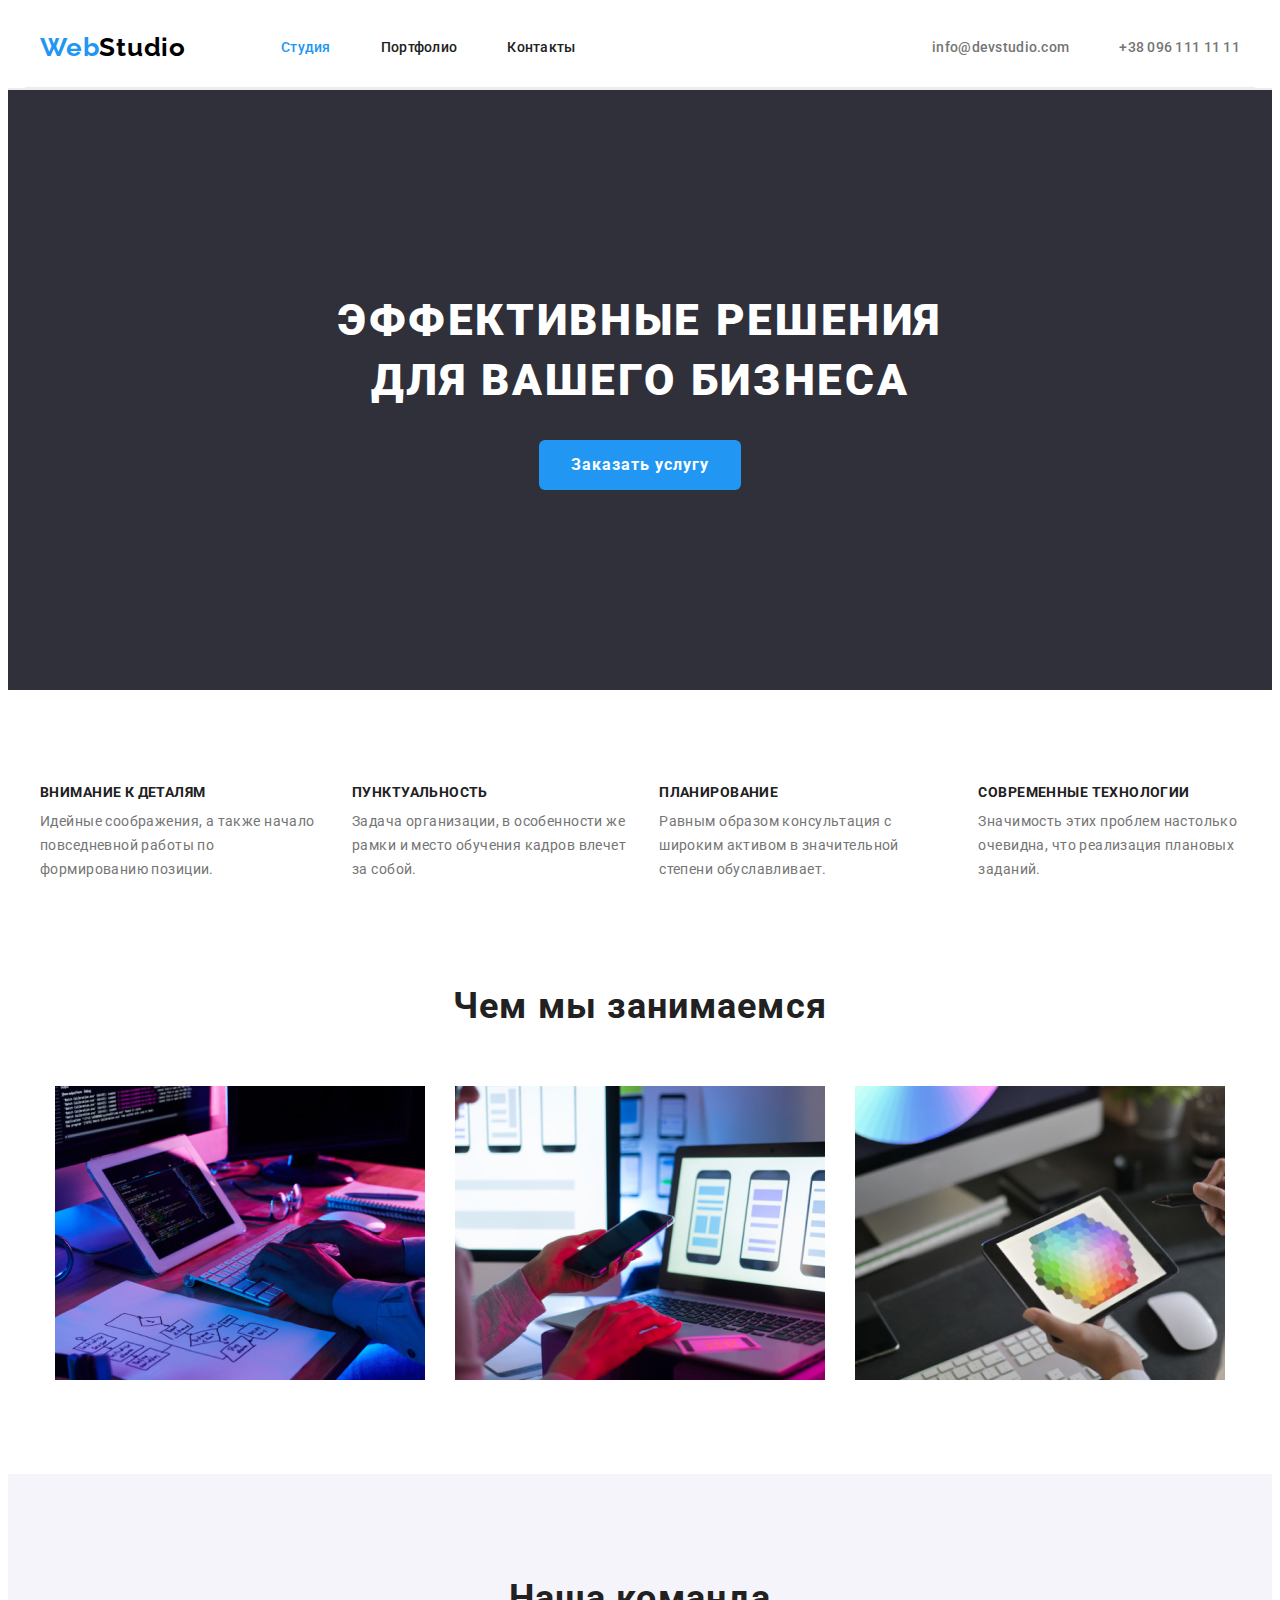
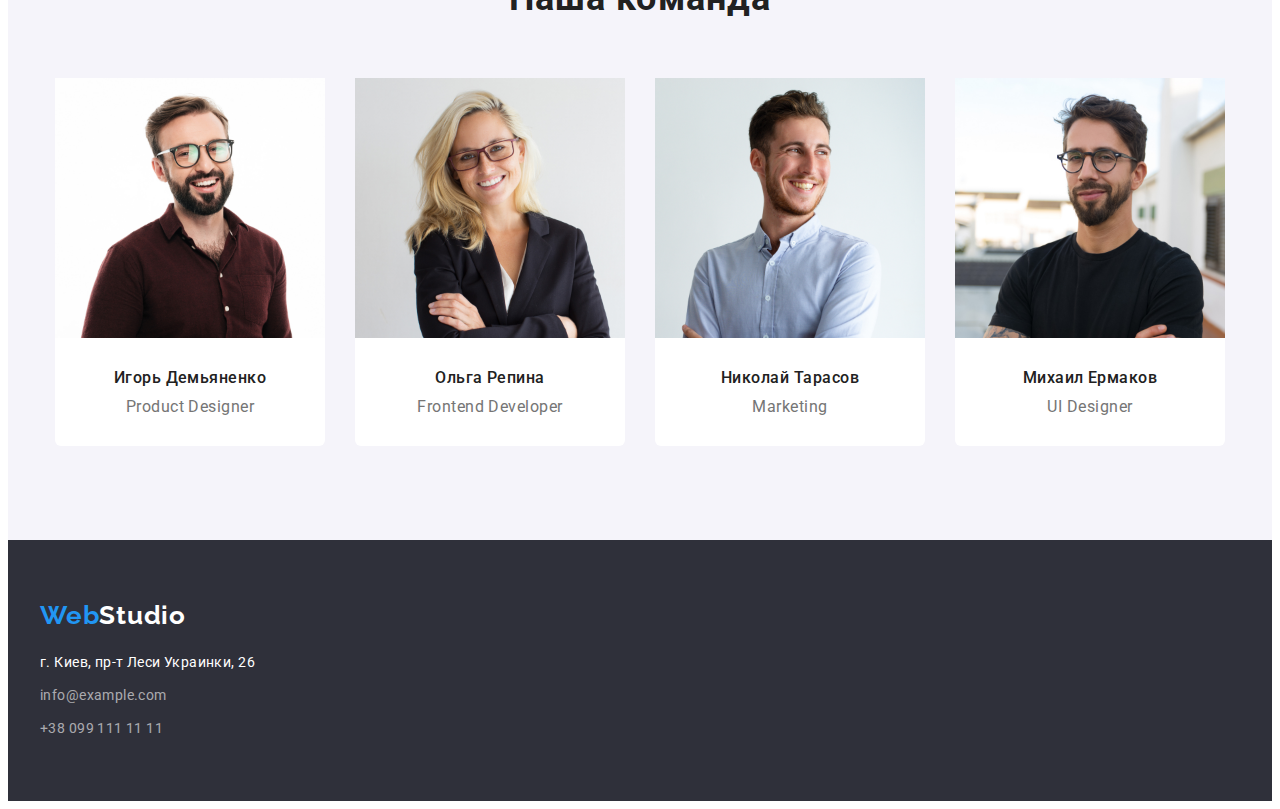
==== index.html @ 14af2e65 "Копирует файлы с дз№3" ====
<!DOCTYPE html>
<html lang="ru">
<head>
    <meta charset="UTF-8">
    <meta name="viewport" content="width=device-width, initial-scale=1.0">
    <link rel="stylesheet" href="https://cdnjs.cloudflare.com/ajax/libs/modern-normalize/1.0.0/modern-normalize.min.css" integrity="sha512-ISS7cAi1PEhQ8jnbJpJZMd29NlhNj4AWYyLOSp2CE/CsHxTCu+r+t0D2yoJudVrd0/8fTVPUVDzY5Tvli75u/g==" crossorigin="anonymous" />
    <link rel="stylesheet" href="./css/styles.css">
    <link rel="preconnect" href="https://fonts.gstatic.com">
    <link href="https://fonts.googleapis.com/css2?family=Raleway:wght@700&family=Roboto:ital,wght@0,400;0,500;0,700;1,900&display=swap" rel="stylesheet">
    <title lang="en">Web studio</title>
</head>
<body>
    <!-- Шапка сайта -->
        <header class="header">
           <div class="header container"> <nav class="navigation"> 
            <a href="./" aria-label="логотип сайта" class="logo-link"><span lang="en" class="logo-text">Web</span><span lang="en" class="">Studio</span></a>
            <ul class="nav-list">
                <li class="nav-list-item"><a href="" class="nav-link"><span class="current">Студия</span></a></li>
                <li class="nav-list-item"><a href="./portfolio.html" class="nav-link"><span>Портфолио</span></a></li>
                <li class="nav-list-item"><a href="" class="nav-link"><span>Контакты</span></a></li>
             </ul>                            
    </nav>
    <ul class="nav-list adress">  
        <li class="nav-list-item"><a href="mailto:info@devstudio.com" lang="en" class="nav-tel"><span>info@devstudio.com</span></a></li>
        <li class="nav-list-item"><a href="tel:+380961111111" class="nav-tel"><span class="telephone">+38 096 111 11 11</span></a></li>
    </ul></div>
        </header>  
    <!-- Главная секция -->
    <main>
        <!-- Герой -->
        <section class="hero">
            <h1 class="hero-title">Эффективные решения для вашего бизнеса</h1>
            <button type="button" class="hero-button">Заказать услугу</button>
        </section>
        <!-- Преимущества -->
        <section class="advanteges container">
            <h2 class="section-title" lang="en" hidden>Advanteges</h2>
            <ul class="advanteges-list">
                <li class="advanteges-list-item">
                    <h3 class="advanteges-title">Внимание к деталям</h3>
                    <p class="advanteges-text">Идейные соображения, а также начало повседневной работы по формированию позиции.</p>
                </li>
                <li class="advanteges-list-item">
                    <h3 class="advanteges-title">Пунктуальность</h3>
                    <p class="advanteges-text">Задача организации, в особенности же рамки и место обучения кадров влечет за собой.</p>
                </li>
                <li class="advanteges-list-item">
                    <h3 class="advanteges-title">Планирование</h3>
                    <p class="advanteges-text">Равным образом консультация с широким активом в значительной степени обуславливает.</p>
                </li>
                <li class="advanteges-list-item">
                    <h3 class="advanteges-title">Современные технологии</h3>
                    <p class="advanteges-text">Значимость этих проблем настолько очевидна, что реализация плановых заданий.</p>
                </li>
            </ul>
        </section>
        <!-- what we do -->
        <section class="whatwedo container">
            <h2 class="section-title">Чем мы занимаемся</h2>
            <ul class="whatwedo-list">
                <li class="whatwedo-list-item"><img src="./images/whatwedo/whatwedo1.jpg" alt="разработчик за работой" width="370" height="294">
                </li>
                <li class="whatwedo-list-item"><img src="./images/whatwedo/whatwedo2.jpg" alt="разработчик за работой" width="370" height="294">
                </li>
                <li class="whatwedo-list-item"><img src="./images/whatwedo/whatwedo3.jpg" alt="разработчик за работой" width="370" height="294">
                </li>
            </ul>
            </section>
        <!-- our team -->
             <section class="ourteam-section">
                 <div class="ourteam container">
                    <h2 class="section-title">Наша команда</h2>
                    <ul class="ourteam-list">    
                        <li class="ourteam-list-item">
                            <img src="./images/ourteam/ourteam1.jpg" alt="член команды" width="270" height="260" >
                                <h3 class="ourteam-member-name">Игорь Демьяненко</h3>
                                <p class="ourteam-member-position" lang="en">Product Designer</p>
                            </li>
                        <li class="ourteam-list-item">
                            <img src="./images/ourteam/ourteam2.jpg" alt="член команды" width="270" height="260">
                            <h3 class="ourteam-member-name">Ольга Репина</h3>
                            <p class="ourteam-member-position" lang="en">Frontend Developer</p>
                        </li>
                        <li class="ourteam-list-item">
                            <img src="./images/ourteam/ourteam3.jpg" alt="член команды" width="270" height="260">
                            <h3 class="ourteam-member-name">Николай Тарасов</h3>
                            <p class="ourteam-member-position" lang="en">Marketing</p>
                        </li>
                        <li class="ourteam-list-item">
                            <img src="./images/ourteam/ourteam4.jpg" alt="член команды" width="270" height="260">
                            <h3 class="ourteam-member-name">Михаил Ермаков</h3>
                            <p class="ourteam-member-position" lang="en">UI Designer</p>
                        </li>
                    </ul>
                 </div>
        </section>
    </main>
    <footer class="footer">
        <div class="footer, container">
            <a href="./" aria-label="логотип сайта" class="logo-link"><span lang="en" class="logo-text">Web</span><span lang="en" class="text-dark-theme">Studio</span></a>
         <address >
<ul class="contacts-list">
    <li class="contacts-list-item"><a class="adress-link" href="https://goo.gl/maps/L1ehJg4MQSeb4s4E7" target="_blank" rel="noreferrer noopener">г. Киев, пр-т Леси Украинки, 26</a></li>
    <li class="contacts-list-item"><a class="mail-link" href="mailto:info@example.com">info@example.com</a></li>
    <li class="contacts-list-item"><a class="tel-link" href="tel:+380991111111">+38 099 111 11 11</a></li>
</ul>
</address>
        </div>
    </footer>
</body>
</html>
---- css/styles.css ----
/*============================PROPETIES FOR ALL PAGES================*/

:root {
    --accent-color: #2196F3;
}
body{
    text-decoration-color: black;
}
h1,
h2,
h3,
h4,
h5,
h6{
    margin: 0;
}
p{margin: 0;}
a{text-decoration: none; color: black;}
ul,
ol{margin: 0;
    padding: 0;
    list-style: none;}
img{display: block;}

/*================================HEADER SECTION==================*/
.adress{margin-left: auto;}
.logo-link{
font-family: Raleway;
font-weight: bold;
font-size: 26px;
line-height: 1.192;
letter-spacing: 0.03em;
margin-right: 95px;
}
.container{
    max-width: 1200px;
    margin: 0 auto;
    padding-right: 15px;
    padding-left: 15px;
}

.header,
.navigation,
.nav-list
{display: flex;
align-items: center;
flex-basis: 1200px;}
.nav-list-item:not(:last-child){margin-right: 50px}
.header{height: 80px;
border-bottom: 2px solid #ECECEC;}
.nav-list.adress{
    flex-basis: content;
justify-content: flex-end;
}
.telephone{
    display: block;
    width: max-content;
    height: max-content;
}
.current,
.logo-text,
.nav-link:focus, 
.nav-link:hover,
.nav-tel:focus,
.nav-tel:hover
{
    color: var(--accent-color);
}

.nav-link {
font-family: Roboto;
font-weight: 500;
font-size: 14px;
line-height: 1.143;
letter-spacing: 0.02em;
color: #212121;
}

.nav-tel{
font-family: Roboto;
font-weight: 500;
font-size: 14px;
line-height: 1.143x;
letter-spacing: 0.02em;
color: #757575;
}
/*================================HEADER SECTION END==================*/


/*=============MAIN SECTION========*/
.hero{
    background-color: #2F303A;
    display: flex;
    flex-direction: column;
    padding-top: 200px;
    padding-bottom: 200px;
    align-content: center;
    align-items: center;
    max-height: 600px; 
    max-width: 1600px;
    margin: 0 auto;
}

.hero-title {
font-family: Roboto;
font-weight: 900;
font-size: 44px;
line-height: 1.364;
text-align: center;
letter-spacing: 0.06em;
text-transform: uppercase;
color: #FFFFFF;
max-width: 696px;
margin-bottom: 30px;  
}

.hero-button{
background-color: var(--accent-color) ;
font-family: Roboto;
font-style: normal;
font-weight: bold;
font-size: 16px;
line-height: 1.875;
align-items: center;
text-align: center;
letter-spacing: 0.06em;
color: #FFFFFF;
border: none;
border-radius: 6px;
padding-top: 10px;
padding-bottom: 10px;
padding-left: 32px;
padding-right: 32px;
min-width: 200px;
cursor: pointer;
}
/*=============END MAIN SECTION========*/

/*=============ADVANTEGES SECTION========*/
.advanteges.container{
    margin-top: 94px;
}
.advanteges-list{
    display: flex;
}
.advanteges.section-title{display: none;
}
.advanteges-list-item:not(:last-child){margin-right: 30px}
.advanteges-title{
font-family: Roboto;
font-weight: bold;
font-size: 14px;
line-height: 1.143;
letter-spacing: 0.03em;
text-transform: uppercase;
color: #212121;
margin-bottom: 10px;
}

.advanteges-text {
font-family: Roboto;
font-size: 14px;
line-height: 1.714;
letter-spacing: 0.03em;
color: #757575;
}
/*=============END ADVANTEGES SECTION========*/


/*=============WHATWEDO SECTION========*/
.whatwedo.container{
    margin-top: 94px;
    padding-bottom: 94px;
}
.section-title {
font-family: Roboto;
font-weight: bold;
font-size: 36px;
line-height: 1.667;
text-align: center;
letter-spacing: 0.03em;
color: #212121;
margin-bottom: 50px;
}
.whatwedo-list{
    display: flex;
    align-items: center;
    justify-content: center;
}
.whatwedo-list-item:not(:last-child){margin-right: 30px}
/*============= END WHATWEDO SECTION========*/

/*=============OURTEAM SECTION========*/
.ourteam-section
    {
background-color: #F5F4FA;
    padding-top: 94px;
    padding-bottom: 94px;
        };
.ourteam .container{
    display: flex; 
}
.ourteam-list{
    display: flex;
    align-items: center;
    justify-content: center;
}
.ourteam-list-item{
    display: block;
    background-color: #FFFFFF;
    border-bottom-left-radius: 6px;
    border-bottom-right-radius: 6px;
padding-bottom: 30px;}
     
.ourteam-list-item:not(:last-child){margin-right: 30px}

.ourteam-member-name{
font-family: Roboto;
font-weight: 500;
font-size: 16px;
line-height: 1.188;
text-align: center;
letter-spacing: 0.03em;
color: #212121;
margin-top: 30px;
margin-bottom: 10px;}

.ourteam-member-position {
font-family: Roboto;
font-weight: normal;
font-size: 16px;
line-height: 1.188;
text-align: center;
letter-spacing: 0.03em;
color: #757575;
}
/*============= END OURTEAM SECTION========*/

/*=============FOOTER========*/
.footer{
    background-color: #2F303A;
    padding-top: 60px;
    padding-bottom: 60px;
}
.footer.container{
    max-height: 252px;
}
.footer .contacts-list{
    margin-top: 20px;
   }

.contacts-list-item:not(:last-child){margin-bottom: 9px;}


.text-dark-theme{
    color: #FFFFFF;
}

.adress-link {
font-family: Roboto;
font-weight: normal;
font-style: normal;
font-size: 14px;
line-height: 1.714;
letter-spacing: 0.03em;
color: #FFFFFF;
}

.mail-link{
font-family: Roboto;
font-weight: normal;
font-style: normal;
font-size: 14px;
line-height: 1.714;
letter-spacing: 0.03em;
color: rgba(255, 255, 255, 0.6);
}

.tel-link{
font-family: Roboto;
font-weight: normal;
font-style: normal;
font-size: 14px;
line-height: 1.714;
letter-spacing: 0.03em;
color: rgba(255, 255, 255, 0.6);
}

/*============= END FOOTER========*/

/*=======================================PORTFOLIO==========================*/
.portfolio.container{
    margin-top: 94px;
    margin-bottom: 94px
}
.buttons-list{
    display: flex; 
    align-items: center;
    justify-content: center;
    margin-bottom: 50px;
    
}
.buttons-list-item:not(:last-child){margin-right: 8px}
.portfolio-cardlist{
    display: flex;
    flex-wrap: wrap;
    margin-left: -30px;
    margin-top: -30px;
}
.portfolio-card{
    margin-left: 30px;
    margin-top: 30px;
    flex-basis: calc(100% / 3 - 30px);
}
.portfolio-card-text{
    display: block;
    padding-top: 20px;
    padding-bottom: 20px;
    padding-right: 24px;
    padding-left: 24px;
    border-left: 1px solid #EEEEEE;
    border-right: 1px solid #EEEEEE;
    border-bottom: 1px solid #EEEEEE;
}

.list-button{  
background: #F5F4FA;
font-family: Roboto;
font-style: normal;
font-weight: 500;
font-size: 16px;
line-height: 1.625;
text-align: center;
letter-spacing: 0.03em;
color: #212121;
border: none;
padding-left: 22px;
padding-right: 22px;
padding-top: 6px;
padding-bottom: 6px;
border-radius: 6px;
}
.list-button:hover,
.list-button:focus
{
    background:var(--accent-color);
    color: white;
    cursor: pointer;
}

.portfolio-card-title {
font-family: Roboto;
font-style: normal;
font-weight: bold;
font-size: 18px;
line-height: 2;
letter-spacing: 0.06em;
color: #212121;
}

.portfolio-card-category{
font-family: Roboto;
font-style: normal;
font-weight: normal;
font-size: 16px;
line-height: 1.875;
letter-spacing: 0.03em;
color: #757575;

}
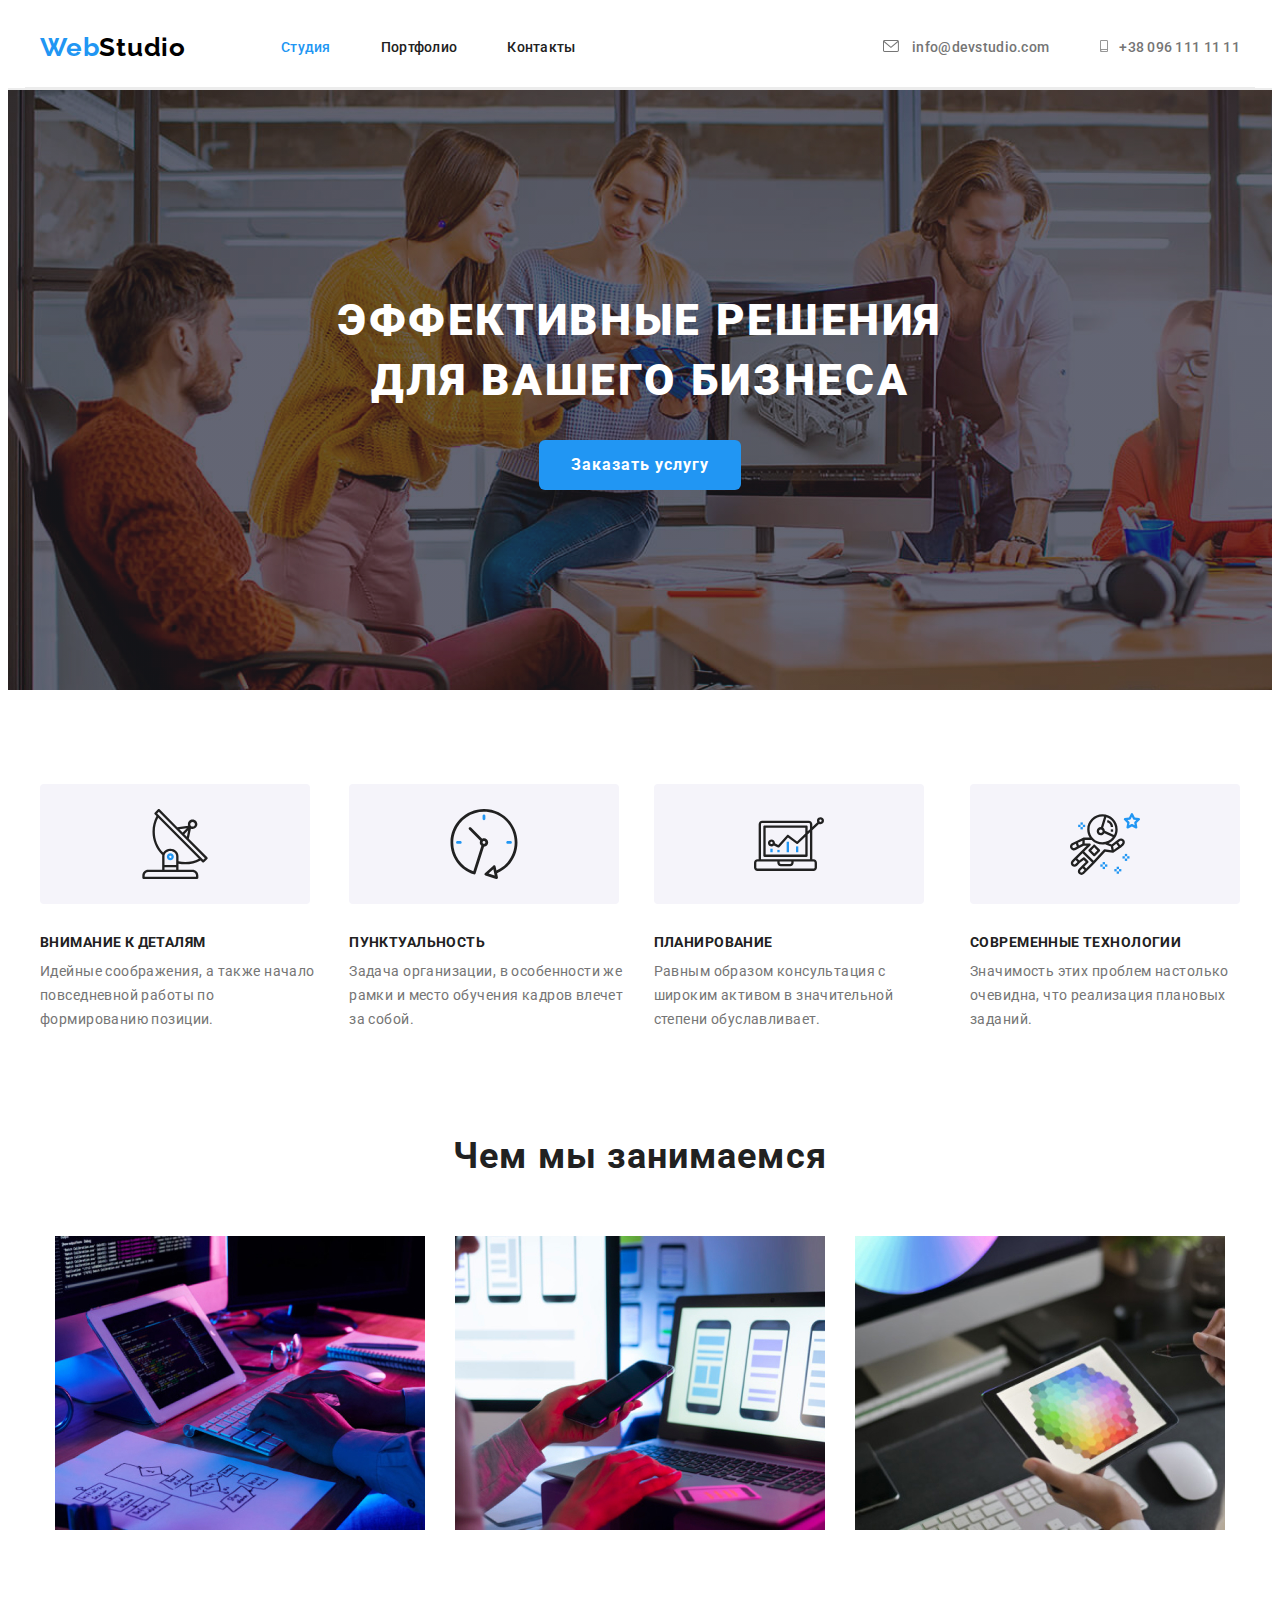
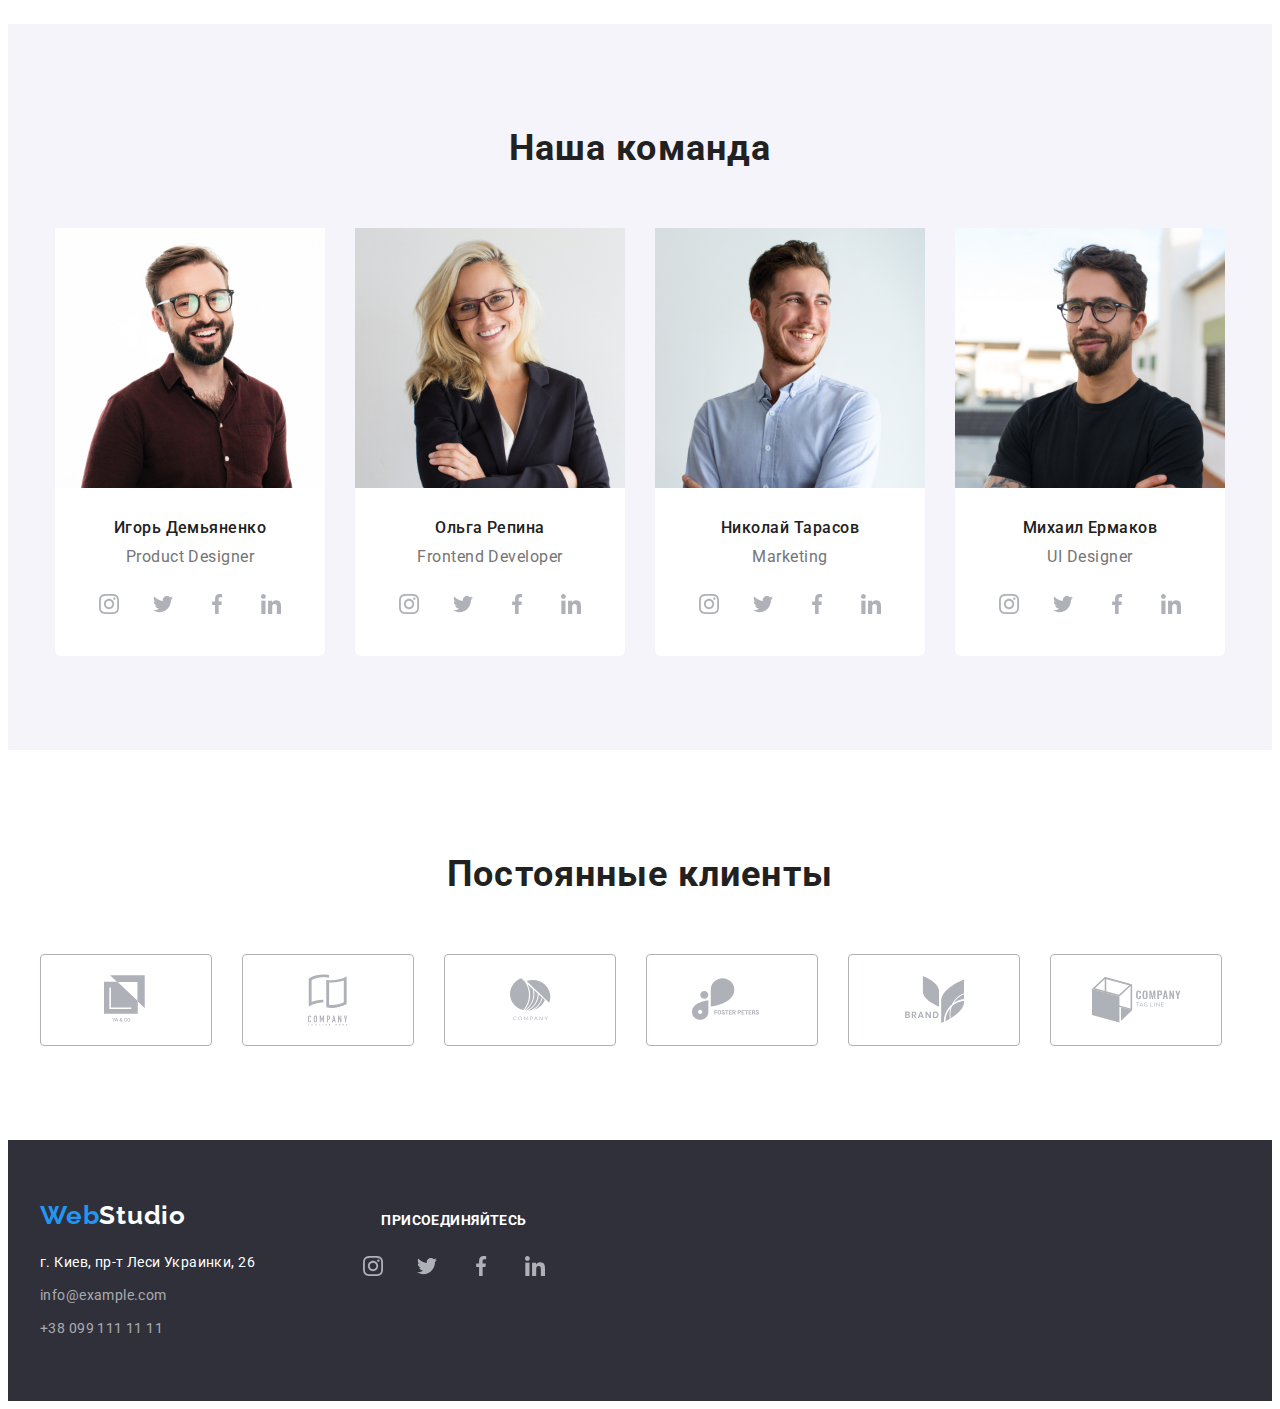
==== commit 9acc75b9: "Добавляет все иконки и изображения" ====
--- a/index.html
+++ b/index.html
@@ -21,8 +21,12 @@
              </ul>                            
     </nav>
     <ul class="nav-list adress">  
-        <li class="nav-list-item"><a href="mailto:info@devstudio.com" lang="en" class="nav-tel"><span>info@devstudio.com</span></a></li>
-        <li class="nav-list-item"><a href="tel:+380961111111" class="nav-tel"><span class="telephone">+38 096 111 11 11</span></a></li>
+        <li class="nav-list-item"><a href="mailto:info@devstudio.com" lang="en" class="nav-tel"><svg class="nav-list-icon" width="16" height="12"><use href="./images/sprite.svg#icon-envelope">
+            </use></svg>
+            <span>info@devstudio.com</span></a></li>
+        <li class="nav-list-item"><a href="tel:+380961111111" class="nav-tel">
+            <svg class="nav-list-icon" width="10" height="12"><use href="./images/sprite.svg#icon-smartphone">
+        </use></svg><span class="telephone">+38 096 111 11 11</span></a></li>
     </ul></div>
         </header>  
     <!-- Главная секция -->
@@ -37,18 +41,30 @@
             <h2 class="section-title" lang="en" hidden>Advanteges</h2>
             <ul class="advanteges-list">
                 <li class="advanteges-list-item">
+                    <div class="advanteges-list-item-pic"><svg width="70px" height="70px">
+                        <use href="./images/sprite.svg#icon-antenna"></use>
+                    </svg> </div>
                     <h3 class="advanteges-title">Внимание к деталям</h3>
                     <p class="advanteges-text">Идейные соображения, а также начало повседневной работы по формированию позиции.</p>
                 </li>
                 <li class="advanteges-list-item">
+                    <div class="advanteges-list-item-pic"><svg width="70px" height="70px">
+                        <use href="./images/sprite.svg#icon-clock"></use>
+                    </svg> </div>
                     <h3 class="advanteges-title">Пунктуальность</h3>
                     <p class="advanteges-text">Задача организации, в особенности же рамки и место обучения кадров влечет за собой.</p>
                 </li>
                 <li class="advanteges-list-item">
+                    <div class="advanteges-list-item-pic"><svg width="70px" height="70px">
+                        <use href="./images/sprite.svg#icon-diagram"></use>
+                    </svg> </div>
                     <h3 class="advanteges-title">Планирование</h3>
                     <p class="advanteges-text">Равным образом консультация с широким активом в значительной степени обуславливает.</p>
                 </li>
                 <li class="advanteges-list-item">
+                    <div class="advanteges-list-item-pic"><svg width="70px" height="70px">
+                        <use href="./images/sprite.svg#icon-astronaut"></use>
+                    </svg> </div>
                     <h3 class="advanteges-title">Современные технологии</h3>
                     <p class="advanteges-text">Значимость этих проблем настолько очевидна, что реализация плановых заданий.</p>
                 </li>
@@ -75,36 +91,232 @@
                             <img src="./images/ourteam/ourteam1.jpg" alt="член команды" width="270" height="260" >
                                 <h3 class="ourteam-member-name">Игорь Демьяненко</h3>
                                 <p class="ourteam-member-position" lang="en">Product Designer</p>
+                                <ul class="ourteam-member-social-links-list">
+    <li class="social-list-item">
+        <a class="social-link" href="">
+            <svg class="social-link-icon">
+                <use href="./images/sprite.svg#icon-instagram"></use>
+            </svg>
+        </a>
+    </li>
+    <li class="social-list-item">
+        <a class="social-link" href="">
+            <svg class="social-link-icon">
+                <use href="./images/sprite.svg#icon-twitter"></use>
+            </svg>
+        </a>
+    </li> <li class="social-list-item">
+        <a class="social-link" href="">
+            <svg class="social-link-icon">
+                <use href="./images/sprite.svg#icon-facebook"></use>
+            </svg>
+        </a>
+    </li> <li class="social-list-item">
+        <a class="social-link" href="">
+            <svg class="social-link-icon">
+                <use href="./images/sprite.svg#icon-linkedin"></use>
+            </svg>
+        </a>
+    </li>
+                                </ul>
                             </li>
                         <li class="ourteam-list-item">
                             <img src="./images/ourteam/ourteam2.jpg" alt="член команды" width="270" height="260">
                             <h3 class="ourteam-member-name">Ольга Репина</h3>
                             <p class="ourteam-member-position" lang="en">Frontend Developer</p>
+                            <ul class="ourteam-member-social-links-list">
+                                <li class="social-list-item">
+                                    <a class="social-link" href="">
+                                        <svg class="social-link-icon">
+                                            <use href="./images/sprite.svg#icon-instagram"></use>
+                                        </svg>
+                                    </a>
+                                </li>
+                                <li class="social-list-item">
+                                    <a class="social-link" href="">
+                                        <svg class="social-link-icon">
+                                            <use href="./images/sprite.svg#icon-twitter"></use>
+                                        </svg>
+                                    </a>
+                                </li> <li class="social-list-item">
+                                    <a class="social-link" href="">
+                                        <svg class="social-link-icon">
+                                            <use href="./images/sprite.svg#icon-facebook"></use>
+                                        </svg>
+                                    </a>
+                                </li> <li class="social-list-item">
+                                    <a class="social-link" href="">
+                                        <svg class="social-link-icon">
+                                            <use href="./images/sprite.svg#icon-linkedin"></use>
+                                        </svg>
+                                    </a>
+                                </li>
+                                                            </ul>
                         </li>
                         <li class="ourteam-list-item">
                             <img src="./images/ourteam/ourteam3.jpg" alt="член команды" width="270" height="260">
                             <h3 class="ourteam-member-name">Николай Тарасов</h3>
                             <p class="ourteam-member-position" lang="en">Marketing</p>
+                            <ul class="ourteam-member-social-links-list">
+                                <li class="social-list-item">
+                                    <a class="social-link" href="">
+                                        <svg class="social-link-icon">
+                                            <use href="./images/sprite.svg#icon-instagram"></use>
+                                        </svg>
+                                    </a>
+                                </li>
+                                <li class="social-list-item">
+                                    <a class="social-link" href="">
+                                        <svg class="social-link-icon">
+                                            <use href="./images/sprite.svg#icon-twitter"></use>
+                                        </svg>
+                                    </a>
+                                </li> <li class="social-list-item">
+                                    <a class="social-link" href="">
+                                        <svg class="social-link-icon">
+                                            <use href="./images/sprite.svg#icon-facebook"></use>
+                                        </svg>
+                                    </a>
+                                </li> <li class="social-list-item">
+                                    <a class="social-link" href="">
+                                        <svg class="social-link-icon">
+                                            <use href="./images/sprite.svg#icon-linkedin"></use>
+                                        </svg>
+                                    </a>
+                                </li>
+                                                            </ul>
                         </li>
                         <li class="ourteam-list-item">
                             <img src="./images/ourteam/ourteam4.jpg" alt="член команды" width="270" height="260">
                             <h3 class="ourteam-member-name">Михаил Ермаков</h3>
                             <p class="ourteam-member-position" lang="en">UI Designer</p>
+                            <ul class="ourteam-member-social-links-list">
+                                <li class="social-list-item">
+                                    <a class="social-link" href="">
+                                        <svg class="social-link-icon">
+                                            <use href="./images/sprite.svg#icon-instagram"></use>
+                                        </svg>
+                                    </a>
+                                </li>
+                                <li class="social-list-item">
+                                    <a class="social-link" href="">
+                                        <svg class="social-link-icon">
+                                            <use href="./images/sprite.svg#icon-twitter"></use>
+                                        </svg>
+                                    </a>
+                                </li> <li class="social-list-item">
+                                    <a class="social-link" href="">
+                                        <svg class="social-link-icon">
+                                            <use href="./images/sprite.svg#icon-facebook"></use>
+                                        </svg>
+                                    </a>
+                                </li> <li class="social-list-item">
+                                    <a class="social-link" href="">
+                                        <svg class="social-link-icon">
+                                            <use href="./images/sprite.svg#icon-linkedin"></use>
+                                        </svg>
+                                    </a>
+                                </li>
+                                                            </ul>
                         </li>
                     </ul>
                  </div>
         </section>
+        <!--our partners -->
+        <section class="partners">
+            <div class="partners-section container">
+                <h2 class="section-title">Постоянные клиенты</h2>
+                <ul class="partners-list">
+                    <li class="partners-list-item">
+                        <a href="" class="partners-box"><svg class="partners-logo" width="45" height="50">
+                            <use href="./images/sprite.svg#icon-logo-1">
+                            </use></svg></a>
+                    </li>
+                    <li class="partners-list-item">
+                        <a href="" class="partners-box"><svg class="partners-logo" width="40" height="52">
+                                <use href="./images/sprite.svg#icon-logo-2">
+                                </use>
+                            </svg></a>
+                    </li>
+                    <li class="partners-list-item">
+                        <a href="" class="partners-box"><svg class="partners-logo" width="41" height="43">
+                                <use href="./images/sprite.svg#icon-logo-3">
+                                </use>
+                            </svg></a>
+                    </li>
+                    <li class="partners-list-item">
+                        <a href="" class="partners-box"><svg class="partners-logo" width="80" height="43">
+                                <use href="./images/sprite.svg#icon-logo-4">
+                                </use>
+                            </svg></a>
+                    </li>
+                    <li class="partners-list-item">
+                        <a href="" class="partners-box"><svg class="partners-logo" width="59" height="47">
+                                <use href="./images/sprite.svg#icon-logo-5">
+                                </use>
+                            </svg></a>
+                    </li>
+                    <li class="partners-list-item">
+                        <a href="" class="partners-box"><svg class="partners-logo" width="89" height="46">
+                                <use href="./images/sprite.svg#icon-logo-6">
+                                </use>
+                            </svg></a>
+                    </li>
+                    
+                </ul>
+
+            </div>
+
+        </section>
     </main>
     <footer class="footer">
-        <div class="footer, container">
-            <a href="./" aria-label="логотип сайта" class="logo-link"><span lang="en" class="logo-text">Web</span><span lang="en" class="text-dark-theme">Studio</span></a>
-         <address >
-<ul class="contacts-list">
-    <li class="contacts-list-item"><a class="adress-link" href="https://goo.gl/maps/L1ehJg4MQSeb4s4E7" target="_blank" rel="noreferrer noopener">г. Киев, пр-т Леси Украинки, 26</a></li>
-    <li class="contacts-list-item"><a class="mail-link" href="mailto:info@example.com">info@example.com</a></li>
-    <li class="contacts-list-item"><a class="tel-link" href="tel:+380991111111">+38 099 111 11 11</a></li>
+        <div class="container">
+           <div class="footer-adress">
+                <a href="./" aria-label="логотип сайта" class="logo-link"><span lang="en" class="logo-text">Web</span><span lang="en"
+                        class="text-dark-theme">Studio</span></a>
+                <address>
+                    <ul class="contacts-list">
+                        <li class="contacts-list-item"><a class="adress-link" href="https://goo.gl/maps/L1ehJg4MQSeb4s4E7"
+                                target="_blank" rel="noreferrer noopener">г. Киев, пр-т Леси Украинки, 26</a></li>
+                        <li class="contacts-list-item"><a class="mail-link" href="mailto:info@example.com">info@example.com</a></li>
+                        <li class="contacts-list-item"><a class="tel-link" href="tel:+380991111111">+38 099 111 11 11</a></li>
+                    </ul>
+                </address>
+           </div>
+<div class="join-block">
+<h3 class="join-title">Присоединяйтесь</h3>
+<ul class="ourteam-member-social-links-list">
+    <li class="social-list-item">
+        <a class="social-link" href="">
+            <svg class="social-link-icon">
+                <use href="./images/sprite.svg#icon-instagram"></use>
+            </svg>
+        </a>
+    </li>
+    <li class="social-list-item">
+        <a class="social-link" href="">
+            <svg class="social-link-icon">
+                <use href="./images/sprite.svg#icon-twitter"></use>
+            </svg>
+        </a>
+    </li>
+    <li class="social-list-item">
+        <a class="social-link" href="">
+            <svg class="social-link-icon">
+                <use href="./images/sprite.svg#icon-facebook"></use>
+            </svg>
+        </a>
+    </li>
+    <li class="social-list-item">
+        <a class="social-link" href="">
+            <svg class="social-link-icon">
+                <use href="./images/sprite.svg#icon-linkedin"></use>
+            </svg>
+        </a>
+    </li>
 </ul>
-</address>
+</div>
+
         </div>
     </footer>
 </body>
--- a/css/styles.css
+++ b/css/styles.css
@@ -1,371 +1,501 @@
 /*============================PROPETIES FOR ALL PAGES================*/
 
 :root {
-    --accent-color: #2196F3;
-}
-body{
-    text-decoration-color: black;
+  --accent-color: #2196f3;
+}
+body {
+  text-decoration-color: black;
 }
 h1,
 h2,
 h3,
 h4,
 h5,
-h6{
-    margin: 0;
-}
-p{margin: 0;}
-a{text-decoration: none; color: black;}
+h6 {
+  margin: 0;
+}
+p {
+  margin: 0;
+}
+a {
+  text-decoration: none;
+  color: black;
+}
 ul,
-ol{margin: 0;
-    padding: 0;
-    list-style: none;}
-img{display: block;}
+ol {
+  margin: 0;
+  padding: 0;
+  list-style: none;
+}
+img {
+  display: block;
+}
 
 /*================================HEADER SECTION==================*/
-.adress{margin-left: auto;}
-.logo-link{
-font-family: Raleway;
-font-weight: bold;
-font-size: 26px;
-line-height: 1.192;
-letter-spacing: 0.03em;
-margin-right: 95px;
-}
-.container{
-    max-width: 1200px;
-    margin: 0 auto;
-    padding-right: 15px;
-    padding-left: 15px;
+.adress {
+  margin-left: auto;
+}
+.logo-link {
+  font-family: Raleway;
+  font-weight: bold;
+  font-size: 26px;
+  line-height: 1.192;
+  letter-spacing: 0.03em;
+  margin-right: 95px;
+}
+.container {
+  max-width: 1200px;
+  margin: 0 auto;
+  padding-right: 15px;
+  padding-left: 15px;
 }
 
 .header,
 .navigation,
-.nav-list
-{display: flex;
-align-items: center;
-flex-basis: 1200px;}
-.nav-list-item:not(:last-child){margin-right: 50px}
-.header{height: 80px;
-border-bottom: 2px solid #ECECEC;}
-.nav-list.adress{
-    flex-basis: content;
-justify-content: flex-end;
-}
-.telephone{
-    display: block;
-    width: max-content;
-    height: max-content;
+.nav-list {
+  display: flex;
+  align-items: center;
+  flex-basis: 1200px;
+}
+.nav-list-item:not(:last-child) {
+  margin-right: 50px;
+}
+.header {
+  height: 80px;
+  border-bottom: 2px solid #ececec;
+}
+.nav-list.adress {
+  flex-basis: content;
+  justify-content: flex-end;
+}
+.nav-list-item .nav-tel
+/*.telephone*/ {
+  display: block;
+  width: max-content;
+  height: max-content;
 }
 .current,
 .logo-text,
-.nav-link:focus, 
+.nav-link:focus,
 .nav-link:hover,
 .nav-tel:focus,
-.nav-tel:hover
-{
-    color: var(--accent-color);
+.nav-tel:hover {
+  color: var(--accent-color);
+}
+.nav-list-icon {
+  fill: #757575;
+  margin-right: 10px;
+}
+.nav-tel:focus .nav-list-icon,
+.nav-tel:hover .nav-list-icon {
+  fill: var(--accent-color);
 }
 
 .nav-link {
-font-family: Roboto;
-font-weight: 500;
-font-size: 14px;
-line-height: 1.143;
-letter-spacing: 0.02em;
-color: #212121;
-}
-
-.nav-tel{
-font-family: Roboto;
-font-weight: 500;
-font-size: 14px;
-line-height: 1.143x;
-letter-spacing: 0.02em;
-color: #757575;
+  font-family: Roboto;
+  font-weight: 500;
+  font-size: 14px;
+  line-height: 1.143;
+  letter-spacing: 0.02em;
+  color: #212121;
+}
+
+.nav-tel {
+  font-family: Roboto;
+  font-weight: 500;
+  font-size: 14px;
+  line-height: 1.143x;
+  letter-spacing: 0.02em;
+  color: #757575;
 }
 /*================================HEADER SECTION END==================*/
 
-
-/*=============MAIN SECTION========*/
-.hero{
-    background-color: #2F303A;
-    display: flex;
-    flex-direction: column;
-    padding-top: 200px;
-    padding-bottom: 200px;
-    align-content: center;
-    align-items: center;
-    max-height: 600px; 
-    max-width: 1600px;
-    margin: 0 auto;
+/*=============HERO SECTION========*/
+.hero {
+  background-color: #2f303a;
+  display: flex;
+  flex-direction: column;
+  padding-top: 200px;
+  padding-bottom: 200px;
+  align-content: center;
+  align-items: center;
+  max-height: 600px;
+  max-width: 1600px;
+  margin: 0 auto;
+  background-image: linear-gradient(
+      rgba(47, 48, 58, 0.4),
+      rgba(47, 48, 58, 0.4)
+    ),
+    url(../images/herobg.jpg);
+  background-repeat: no-repeat;
+  background-size: cover;
 }
 
 .hero-title {
-font-family: Roboto;
-font-weight: 900;
-font-size: 44px;
-line-height: 1.364;
-text-align: center;
-letter-spacing: 0.06em;
-text-transform: uppercase;
-color: #FFFFFF;
-max-width: 696px;
-margin-bottom: 30px;  
-}
-
-.hero-button{
-background-color: var(--accent-color) ;
-font-family: Roboto;
-font-style: normal;
-font-weight: bold;
-font-size: 16px;
-line-height: 1.875;
-align-items: center;
-text-align: center;
-letter-spacing: 0.06em;
-color: #FFFFFF;
-border: none;
-border-radius: 6px;
-padding-top: 10px;
-padding-bottom: 10px;
-padding-left: 32px;
-padding-right: 32px;
-min-width: 200px;
-cursor: pointer;
-}
-/*=============END MAIN SECTION========*/
+  font-family: Roboto;
+  font-weight: 900;
+  font-size: 44px;
+  line-height: 1.364;
+  text-align: center;
+  letter-spacing: 0.06em;
+  text-transform: uppercase;
+  color: #ffffff;
+  max-width: 696px;
+  margin-bottom: 30px;
+}
+
+.hero-button {
+  background-color: var(--accent-color);
+  font-family: Roboto;
+  font-style: normal;
+  font-weight: bold;
+  font-size: 16px;
+  line-height: 1.875;
+  align-items: center;
+  text-align: center;
+  letter-spacing: 0.06em;
+  color: #ffffff;
+  border: none;
+  border-radius: 6px;
+  padding-top: 10px;
+  padding-bottom: 10px;
+  padding-left: 32px;
+  padding-right: 32px;
+  min-width: 200px;
+  cursor: pointer;
+}
+/*=============END HERO SECTION========*/
 
 /*=============ADVANTEGES SECTION========*/
-.advanteges.container{
-    margin-top: 94px;
-}
-.advanteges-list{
-    display: flex;
-}
-.advanteges.section-title{display: none;
-}
-.advanteges-list-item:not(:last-child){margin-right: 30px}
-.advanteges-title{
-font-family: Roboto;
-font-weight: bold;
-font-size: 14px;
-line-height: 1.143;
-letter-spacing: 0.03em;
-text-transform: uppercase;
-color: #212121;
-margin-bottom: 10px;
+.advanteges.container {
+  margin-top: 94px;
+}
+.advanteges-list {
+  display: flex;
+}
+.advanteges-list-item-pic {
+  display: flex;
+  align-items: center;
+  justify-content: center;
+  width: 270px;
+  height: 120px;
+  background-color: #f5f4fa;
+  margin-bottom: 30px;
+  border-radius: 4px;
+}
+.advanteges-list-item:not(:last-child) {
+  margin-right: 30px;
+}
+.advanteges-title {
+  font-family: Roboto;
+  font-weight: bold;
+  font-size: 14px;
+  line-height: 1.143;
+  letter-spacing: 0.03em;
+  text-transform: uppercase;
+  color: #212121;
+  margin-bottom: 10px;
 }
 
 .advanteges-text {
-font-family: Roboto;
-font-size: 14px;
-line-height: 1.714;
-letter-spacing: 0.03em;
-color: #757575;
+  font-family: Roboto;
+  font-size: 14px;
+  line-height: 1.714;
+  letter-spacing: 0.03em;
+  color: #757575;
 }
 /*=============END ADVANTEGES SECTION========*/
 
-
 /*=============WHATWEDO SECTION========*/
-.whatwedo.container{
-    margin-top: 94px;
-    padding-bottom: 94px;
+.whatwedo.container {
+  margin-top: 94px;
+  padding-bottom: 94px;
 }
 .section-title {
-font-family: Roboto;
-font-weight: bold;
-font-size: 36px;
-line-height: 1.667;
-text-align: center;
-letter-spacing: 0.03em;
-color: #212121;
-margin-bottom: 50px;
-}
-.whatwedo-list{
-    display: flex;
-    align-items: center;
-    justify-content: center;
-}
-.whatwedo-list-item:not(:last-child){margin-right: 30px}
+  font-family: Roboto;
+  font-weight: bold;
+  font-size: 36px;
+  line-height: 1.667;
+  text-align: center;
+  letter-spacing: 0.03em;
+  color: #212121;
+  margin-bottom: 50px;
+}
+.whatwedo-list {
+  display: flex;
+  align-items: center;
+  justify-content: center;
+}
+.whatwedo-list-item:not(:last-child) {
+  margin-right: 30px;
+}
 /*============= END WHATWEDO SECTION========*/
 
 /*=============OURTEAM SECTION========*/
-.ourteam-section
-    {
-background-color: #F5F4FA;
-    padding-top: 94px;
-    padding-bottom: 94px;
-        };
-.ourteam .container{
-    display: flex; 
-}
-.ourteam-list{
-    display: flex;
-    align-items: center;
-    justify-content: center;
-}
-.ourteam-list-item{
-    display: block;
-    background-color: #FFFFFF;
-    border-bottom-left-radius: 6px;
-    border-bottom-right-radius: 6px;
-padding-bottom: 30px;}
-     
-.ourteam-list-item:not(:last-child){margin-right: 30px}
-
-.ourteam-member-name{
-font-family: Roboto;
-font-weight: 500;
-font-size: 16px;
-line-height: 1.188;
-text-align: center;
-letter-spacing: 0.03em;
-color: #212121;
-margin-top: 30px;
-margin-bottom: 10px;}
+.ourteam-section {
+  background-color: #f5f4fa;
+  padding-top: 94px;
+  padding-bottom: 94px;
+}
+.ourteam .container {
+  display: flex;
+}
+.ourteam-list {
+  display: flex;
+  align-items: center;
+  justify-content: center;
+}
+.ourteam-list-item {
+  display: block;
+  background-color: #ffffff;
+  border-bottom-left-radius: 6px;
+  border-bottom-right-radius: 6px;
+  padding-bottom: 30px;
+}
+
+.ourteam-list-item:not(:last-child) {
+  margin-right: 30px;
+}
+
+.ourteam-member-name {
+  font-family: Roboto;
+  font-weight: 500;
+  font-size: 16px;
+  line-height: 1.188;
+  text-align: center;
+  letter-spacing: 0.03em;
+  color: #212121;
+  margin-top: 30px;
+  margin-bottom: 10px;
+}
 
 .ourteam-member-position {
-font-family: Roboto;
-font-weight: normal;
-font-size: 16px;
-line-height: 1.188;
-text-align: center;
-letter-spacing: 0.03em;
-color: #757575;
-}
+  font-family: Roboto;
+  font-weight: normal;
+  font-size: 16px;
+  line-height: 1.188;
+  text-align: center;
+  letter-spacing: 0.03em;
+  color: #757575;
+}
+.ourteam-member-social-links-list {
+  display: flex;
+  justify-content: center;
+  margin-top: 16px;
+}
+.social-list-item {
+  width: max-content;
+  height: max-content;
+}
+.social-link {
+  display: flex;
+  justify-content: center;
+  align-items: center;
+  width: 44px;
+  height: 44px;
+  border-radius: 50%;
+}
+.social-link:hover,
+.social-link:focus {
+  background-color: var(--accent-color);
+}
+.social-link:hover .social-link-icon,
+.social-link:focus .social-link-icon {
+  fill: #ffffff;
+}
+.social-list-item:not(:last-child) {
+  margin-right: 10px;
+}
+.social-link-icon {
+  width: 20px;
+  height: 20px;
+  fill: #afb1b8;
+}
+
 /*============= END OURTEAM SECTION========*/
 
+/*============= PARTNERS SECTION========*/
+.partners {
+  padding-top: 94px;
+  padding-bottom: 94px;
+}
+.partners-list {
+  display: flex;
+}
+.partners-box {
+  display: flex;
+  justify-content: center;
+  align-items: center;
+  width: 170px;
+  height: 90px;
+  border: 1px solid #afb1b8;
+  border-radius: 4px;
+}
+.partners-box:hover,
+.partners-box:focus {
+  border: 1px solid #2196f3;
+}
+.partners-box:hover .partners-logo,
+.partners-box:focus .partners-logo {
+  fill: #2196f3;
+}
+.partners-list-item:not(:last-child) {
+  margin-right: 30px;
+}
+.partners-logo {
+  fill: #afb1b8;
+}
+
+/*============= PARTNERS SECTION ENDS========*/
+
 /*=============FOOTER========*/
-.footer{
-    background-color: #2F303A;
-    padding-top: 60px;
-    padding-bottom: 60px;
-}
-.footer.container{
-    max-height: 252px;
-}
-.footer .contacts-list{
-    margin-top: 20px;
-   }
-
-.contacts-list-item:not(:last-child){margin-bottom: 9px;}
-
-
-.text-dark-theme{
-    color: #FFFFFF;
+.footer {
+  background-color: #2f303a;
+  padding-top: 60px;
+  padding-bottom: 60px;
+}
+.footer .container {
+  display: flex;
+  max-height: 252px;
+}
+.footer .contacts-list {
+  margin-top: 20px;
+}
+.footer-adress {
+  width: max-content;
+  height: max-content;
+}
+.contacts-list-item:not(:last-child) {
+  margin-bottom: 9px;
+}
+
+.text-dark-theme {
+  color: #ffffff;
 }
 
 .adress-link {
-font-family: Roboto;
-font-weight: normal;
-font-style: normal;
-font-size: 14px;
-line-height: 1.714;
-letter-spacing: 0.03em;
-color: #FFFFFF;
-}
-
-.mail-link{
-font-family: Roboto;
-font-weight: normal;
-font-style: normal;
-font-size: 14px;
-line-height: 1.714;
-letter-spacing: 0.03em;
-color: rgba(255, 255, 255, 0.6);
-}
-
-.tel-link{
-font-family: Roboto;
-font-weight: normal;
-font-style: normal;
-font-size: 14px;
-line-height: 1.714;
-letter-spacing: 0.03em;
-color: rgba(255, 255, 255, 0.6);
+  font-family: Roboto;
+  font-weight: normal;
+  font-style: normal;
+  font-size: 14px;
+  line-height: 1.714;
+  letter-spacing: 0.03em;
+  color: #ffffff;
+}
+
+.mail-link {
+  font-family: Roboto;
+  font-weight: normal;
+  font-style: normal;
+  font-size: 14px;
+  line-height: 1.714;
+  letter-spacing: 0.03em;
+  color: rgba(255, 255, 255, 0.6);
+}
+
+.tel-link {
+  font-family: Roboto;
+  font-weight: normal;
+  font-style: normal;
+  font-size: 14px;
+  line-height: 1.714;
+  letter-spacing: 0.03em;
+  color: rgba(255, 255, 255, 0.6);
+}
+.join-title {
+  font-family: Roboto;
+  font-style: normal;
+  font-weight: bold;
+  text-align: center;
+  font-size: 14px;
+  line-height: 1.143;
+  letter-spacing: 0.03em;
+  text-transform: uppercase;
+  color: #ffffff;
+}
+.join-block {
+  margin-top: 12px;
+  margin-left: 70px;
 }
 
 /*============= END FOOTER========*/
 
 /*=======================================PORTFOLIO==========================*/
-.portfolio.container{
-    margin-top: 94px;
-    margin-bottom: 94px
-}
-.buttons-list{
-    display: flex; 
-    align-items: center;
-    justify-content: center;
-    margin-bottom: 50px;
-    
-}
-.buttons-list-item:not(:last-child){margin-right: 8px}
-.portfolio-cardlist{
-    display: flex;
-    flex-wrap: wrap;
-    margin-left: -30px;
-    margin-top: -30px;
-}
-.portfolio-card{
-    margin-left: 30px;
-    margin-top: 30px;
-    flex-basis: calc(100% / 3 - 30px);
-}
-.portfolio-card-text{
-    display: block;
-    padding-top: 20px;
-    padding-bottom: 20px;
-    padding-right: 24px;
-    padding-left: 24px;
-    border-left: 1px solid #EEEEEE;
-    border-right: 1px solid #EEEEEE;
-    border-bottom: 1px solid #EEEEEE;
-}
-
-.list-button{  
-background: #F5F4FA;
-font-family: Roboto;
-font-style: normal;
-font-weight: 500;
-font-size: 16px;
-line-height: 1.625;
-text-align: center;
-letter-spacing: 0.03em;
-color: #212121;
-border: none;
-padding-left: 22px;
-padding-right: 22px;
-padding-top: 6px;
-padding-bottom: 6px;
-border-radius: 6px;
+.portfolio.container {
+  margin-top: 94px;
+  margin-bottom: 94px;
+}
+.buttons-list {
+  display: flex;
+  align-items: center;
+  justify-content: center;
+  margin-bottom: 50px;
+}
+.buttons-list-item:not(:last-child) {
+  margin-right: 8px;
+}
+.portfolio-cardlist {
+  display: flex;
+  flex-wrap: wrap;
+  margin-left: -30px;
+  margin-top: -30px;
+}
+.portfolio-card {
+  margin-left: 30px;
+  margin-top: 30px;
+  flex-basis: calc(100% / 3 - 30px);
+}
+.portfolio-card-text {
+  display: block;
+  padding-top: 20px;
+  padding-bottom: 20px;
+  padding-right: 24px;
+  padding-left: 24px;
+  border-left: 1px solid #eeeeee;
+  border-right: 1px solid #eeeeee;
+  border-bottom: 1px solid #eeeeee;
+}
+
+.list-button {
+  background: #f5f4fa;
+  font-family: Roboto;
+  font-style: normal;
+  font-weight: 500;
+  font-size: 16px;
+  line-height: 1.625;
+  text-align: center;
+  letter-spacing: 0.03em;
+  color: #212121;
+  border: none;
+  padding-left: 22px;
+  padding-right: 22px;
+  padding-top: 6px;
+  padding-bottom: 6px;
+  border-radius: 6px;
 }
 .list-button:hover,
-.list-button:focus
-{
-    background:var(--accent-color);
-    color: white;
-    cursor: pointer;
+.list-button:focus {
+  background: var(--accent-color);
+  color: white;
+  cursor: pointer;
 }
 
 .portfolio-card-title {
-font-family: Roboto;
-font-style: normal;
-font-weight: bold;
-font-size: 18px;
-line-height: 2;
-letter-spacing: 0.06em;
-color: #212121;
-}
-
-.portfolio-card-category{
-font-family: Roboto;
-font-style: normal;
-font-weight: normal;
-font-size: 16px;
-line-height: 1.875;
-letter-spacing: 0.03em;
-color: #757575;
-
-}
-
+  font-family: Roboto;
+  font-style: normal;
+  font-weight: bold;
+  font-size: 18px;
+  line-height: 2;
+  letter-spacing: 0.06em;
+  color: #212121;
+}
+
+.portfolio-card-category {
+  font-family: Roboto;
+  font-style: normal;
+  font-weight: normal;
+  font-size: 16px;
+  line-height: 1.875;
+  letter-spacing: 0.03em;
+  color: #757575;
+}
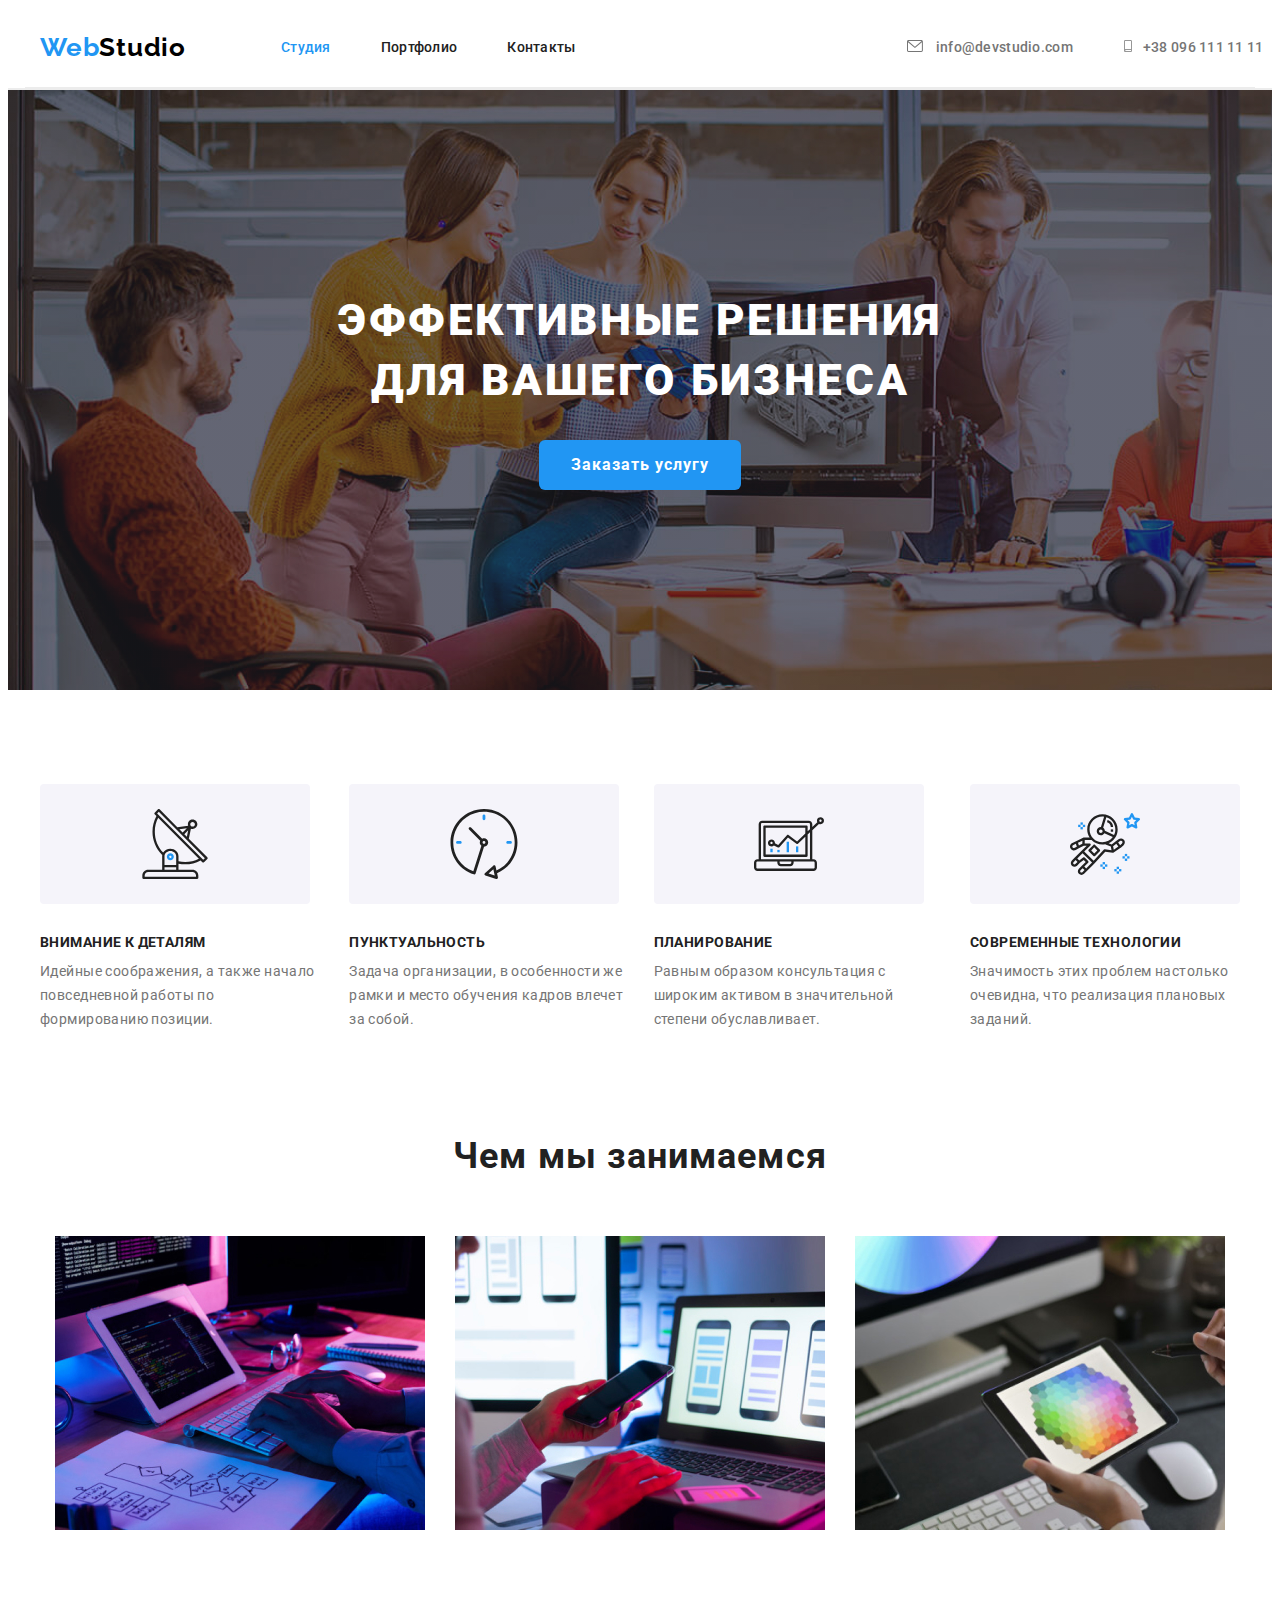
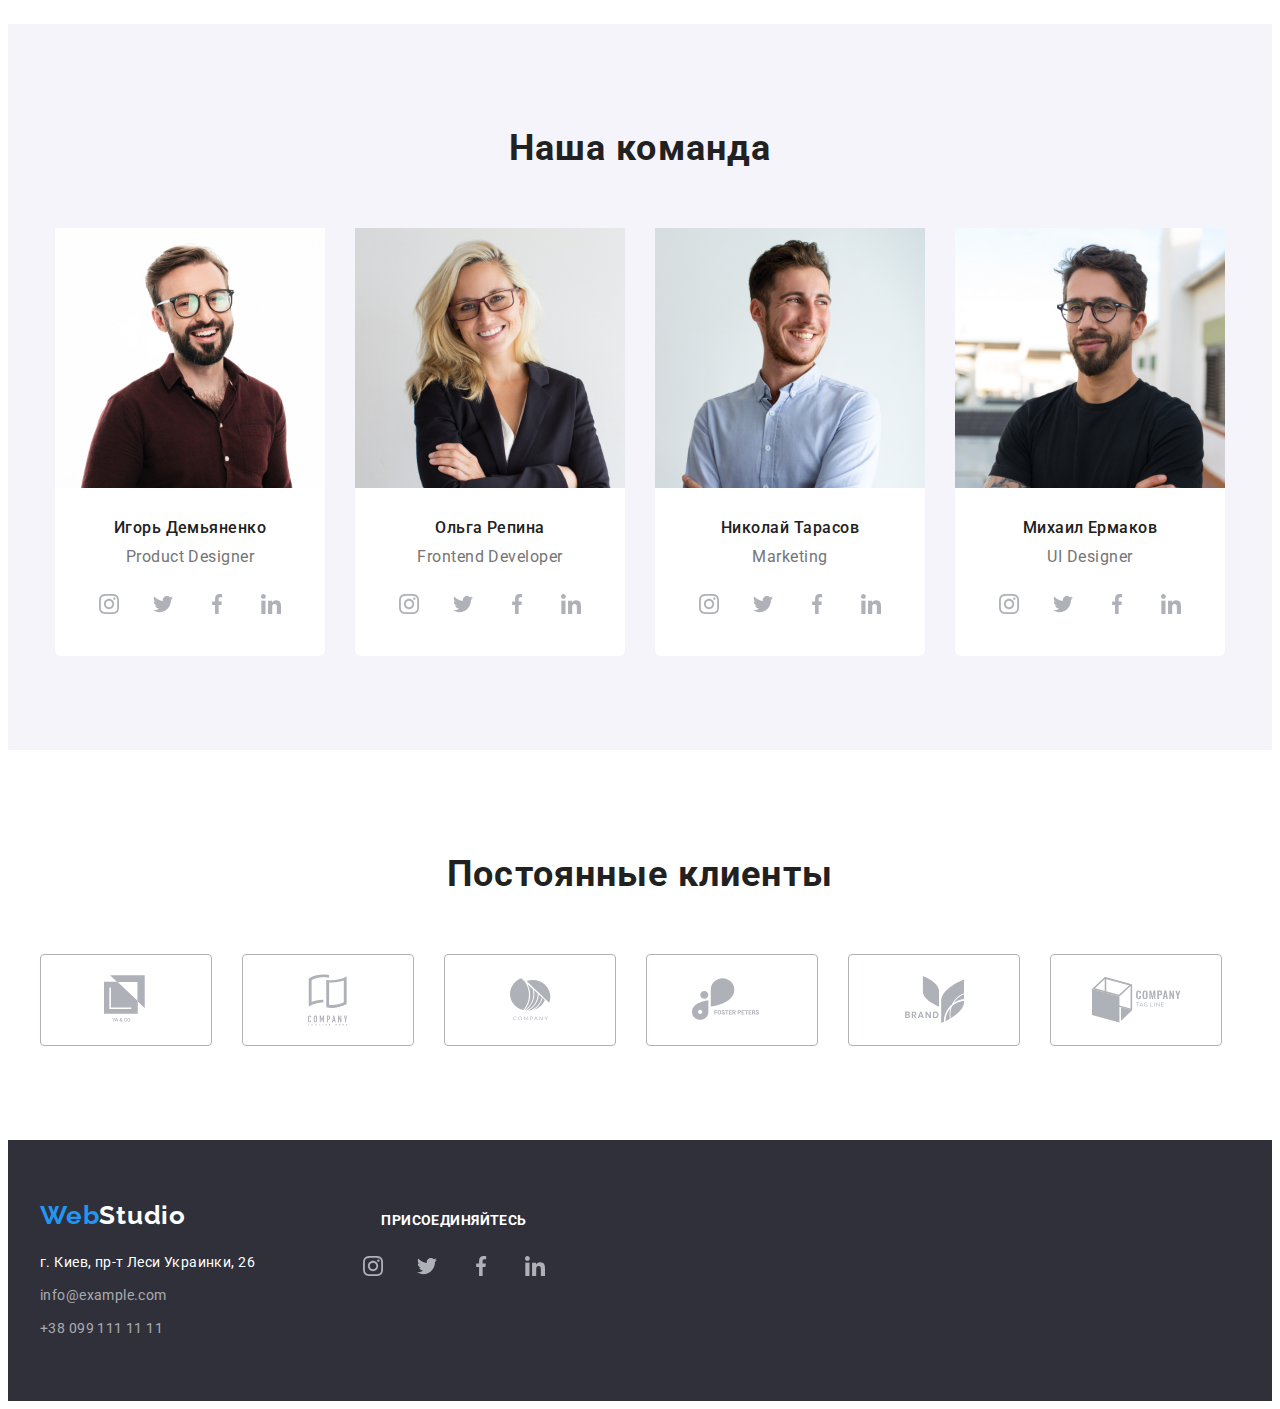
==== commit 882f3c09: "Правки по третему дз" ====
--- a/index.html
+++ b/index.html
@@ -274,8 +274,8 @@
            <div class="footer-adress">
                 <a href="./" aria-label="логотип сайта" class="logo-link"><span lang="en" class="logo-text">Web</span><span lang="en"
                         class="text-dark-theme">Studio</span></a>
-                <address>
-                    <ul class="contacts-list">
+                <address class="contacts-list">
+                    <ul >
                         <li class="contacts-list-item"><a class="adress-link" href="https://goo.gl/maps/L1ehJg4MQSeb4s4E7"
                                 target="_blank" rel="noreferrer noopener">г. Киев, пр-т Леси Украинки, 26</a></li>
                         <li class="contacts-list-item"><a class="mail-link" href="mailto:info@example.com">info@example.com</a></li>
--- a/css/styles.css
+++ b/css/styles.css
@@ -66,7 +66,8 @@
 }
 .nav-list.adress {
   flex-basis: content;
-  justify-content: flex-end;
+  /*justify-content: flex-end;*/
+  margin-left: 331px;
 }
 .nav-list-item .nav-tel
 /*.telephone*/ {
@@ -168,7 +169,7 @@
 
 /*=============ADVANTEGES SECTION========*/
 .advanteges.container {
-  margin-top: 94px;
+  padding-top: 94px;
 }
 .advanteges-list {
   display: flex;
@@ -208,7 +209,7 @@
 
 /*=============WHATWEDO SECTION========*/
 .whatwedo.container {
-  margin-top: 94px;
+  padding-top: 94px;
   padding-bottom: 94px;
 }
 .section-title {
@@ -422,8 +423,8 @@
 
 /*=======================================PORTFOLIO==========================*/
 .portfolio.container {
-  margin-top: 94px;
-  margin-bottom: 94px;
+  padding-top: 94px;
+  padding-bottom: 94px;
 }
 .buttons-list {
   display: flex;
@@ -488,6 +489,7 @@
   line-height: 2;
   letter-spacing: 0.06em;
   color: #212121;
+  margin-bottom: 4px;
 }
 
 .portfolio-card-category {
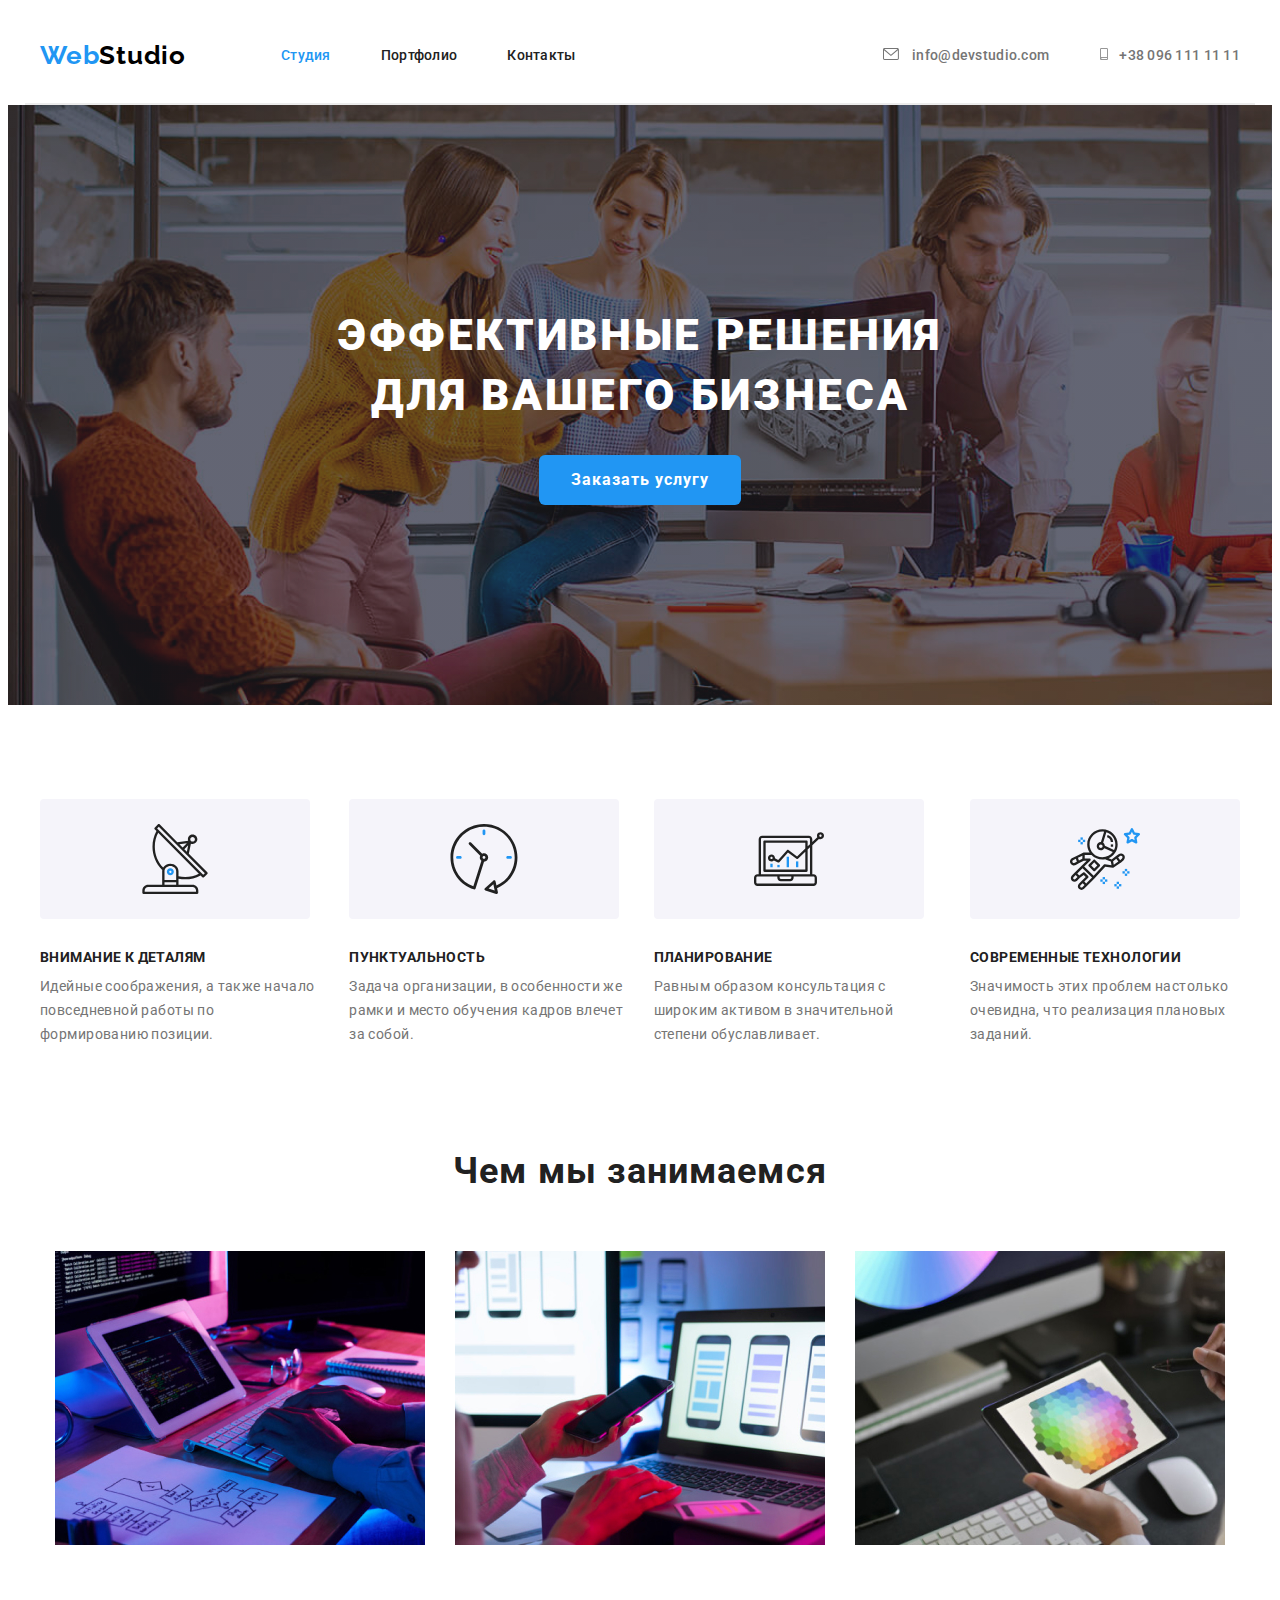
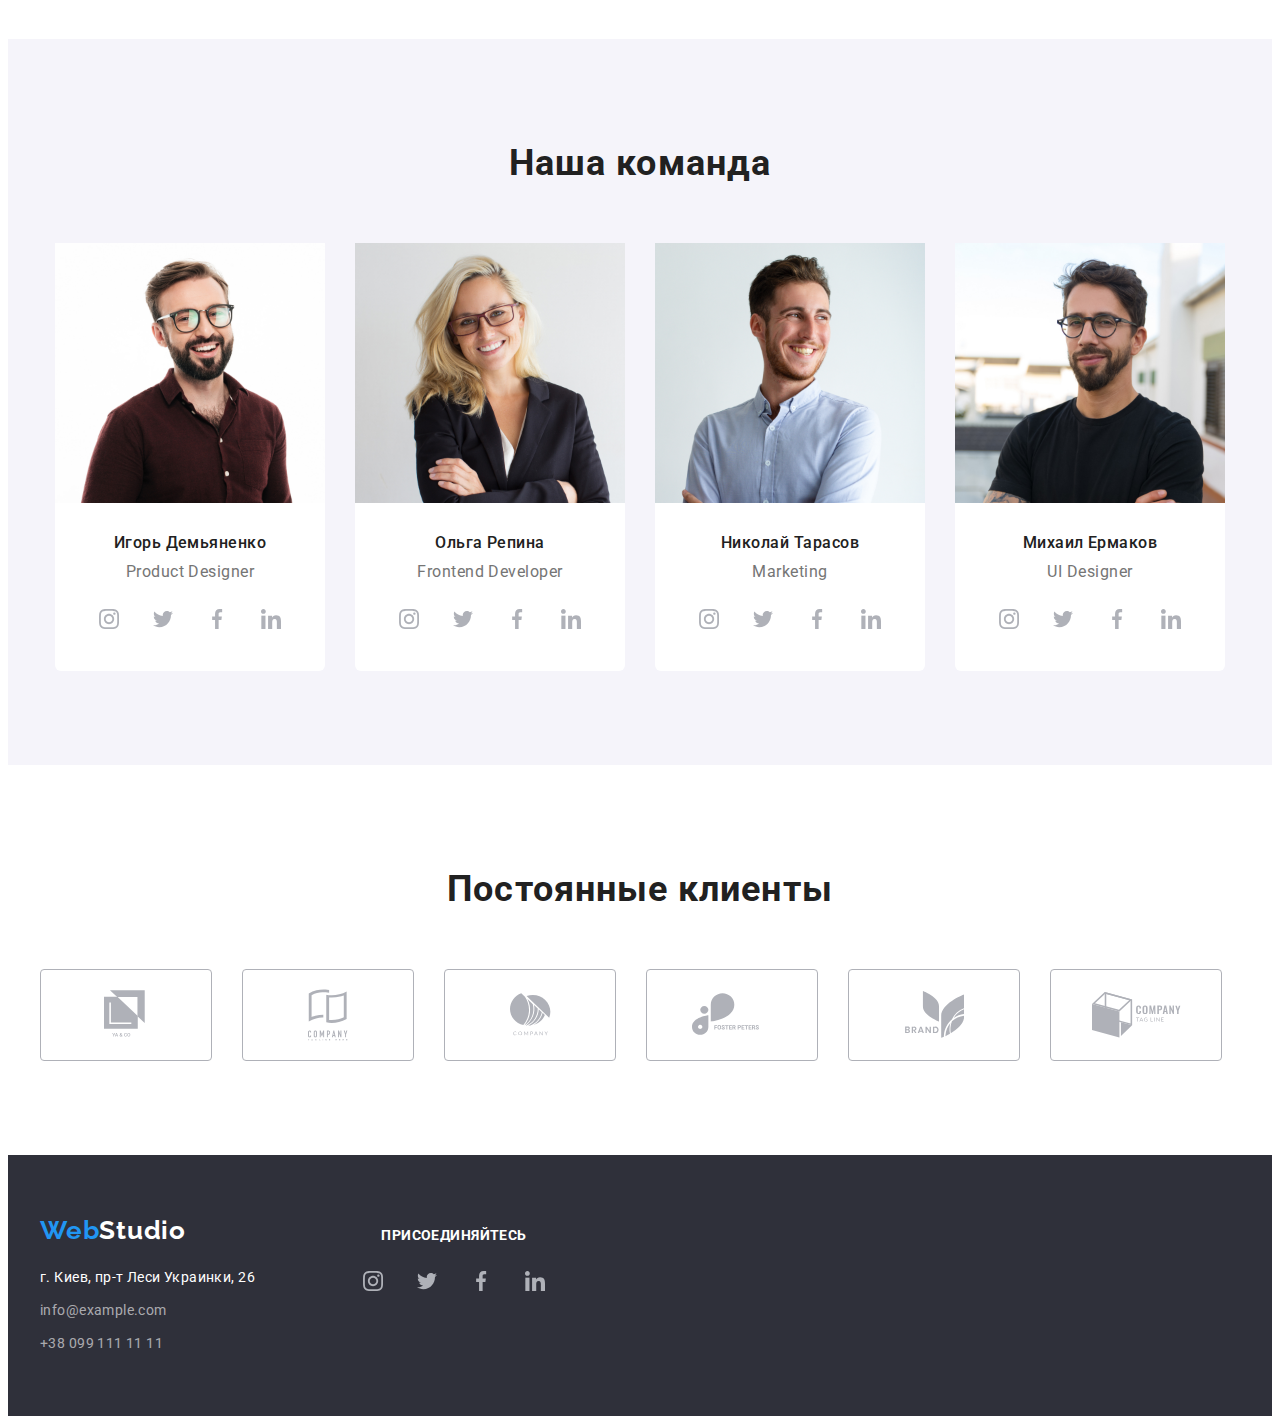
==== commit a32e08b6: "Вносит правки с 3го задания" ====
--- a/index.html
+++ b/index.html
@@ -11,7 +11,7 @@
 </head>
 <body>
     <!-- Шапка сайта -->
-        <header class="header">
+        <header class="header-section">
            <div class="header container"> <nav class="navigation"> 
             <a href="./" aria-label="логотип сайта" class="logo-link"><span lang="en" class="logo-text">Web</span><span lang="en" class="">Studio</span></a>
             <ul class="nav-list">
--- a/css/styles.css
+++ b/css/styles.css
@@ -44,7 +44,7 @@
   margin-right: 95px;
 }
 .container {
-  max-width: 1200px;
+  width: 1200px;
   margin: 0 auto;
   padding-right: 15px;
   padding-left: 15px;
@@ -55,22 +55,20 @@
 .nav-list {
   display: flex;
   align-items: center;
-  flex-basis: 1200px;
 }
 .nav-list-item:not(:last-child) {
   margin-right: 50px;
 }
 .header {
-  height: 80px;
   border-bottom: 2px solid #ececec;
+  padding-top: 32px;
+  padding-bottom: 32px;
 }
 .nav-list.adress {
   flex-basis: content;
-  /*justify-content: flex-end;*/
-  margin-left: 331px;
-}
-.nav-list-item .nav-tel
-/*.telephone*/ {
+  margin-left: auto;
+}
+.nav-list-item .nav-tel {
   display: block;
   width: max-content;
   height: max-content;
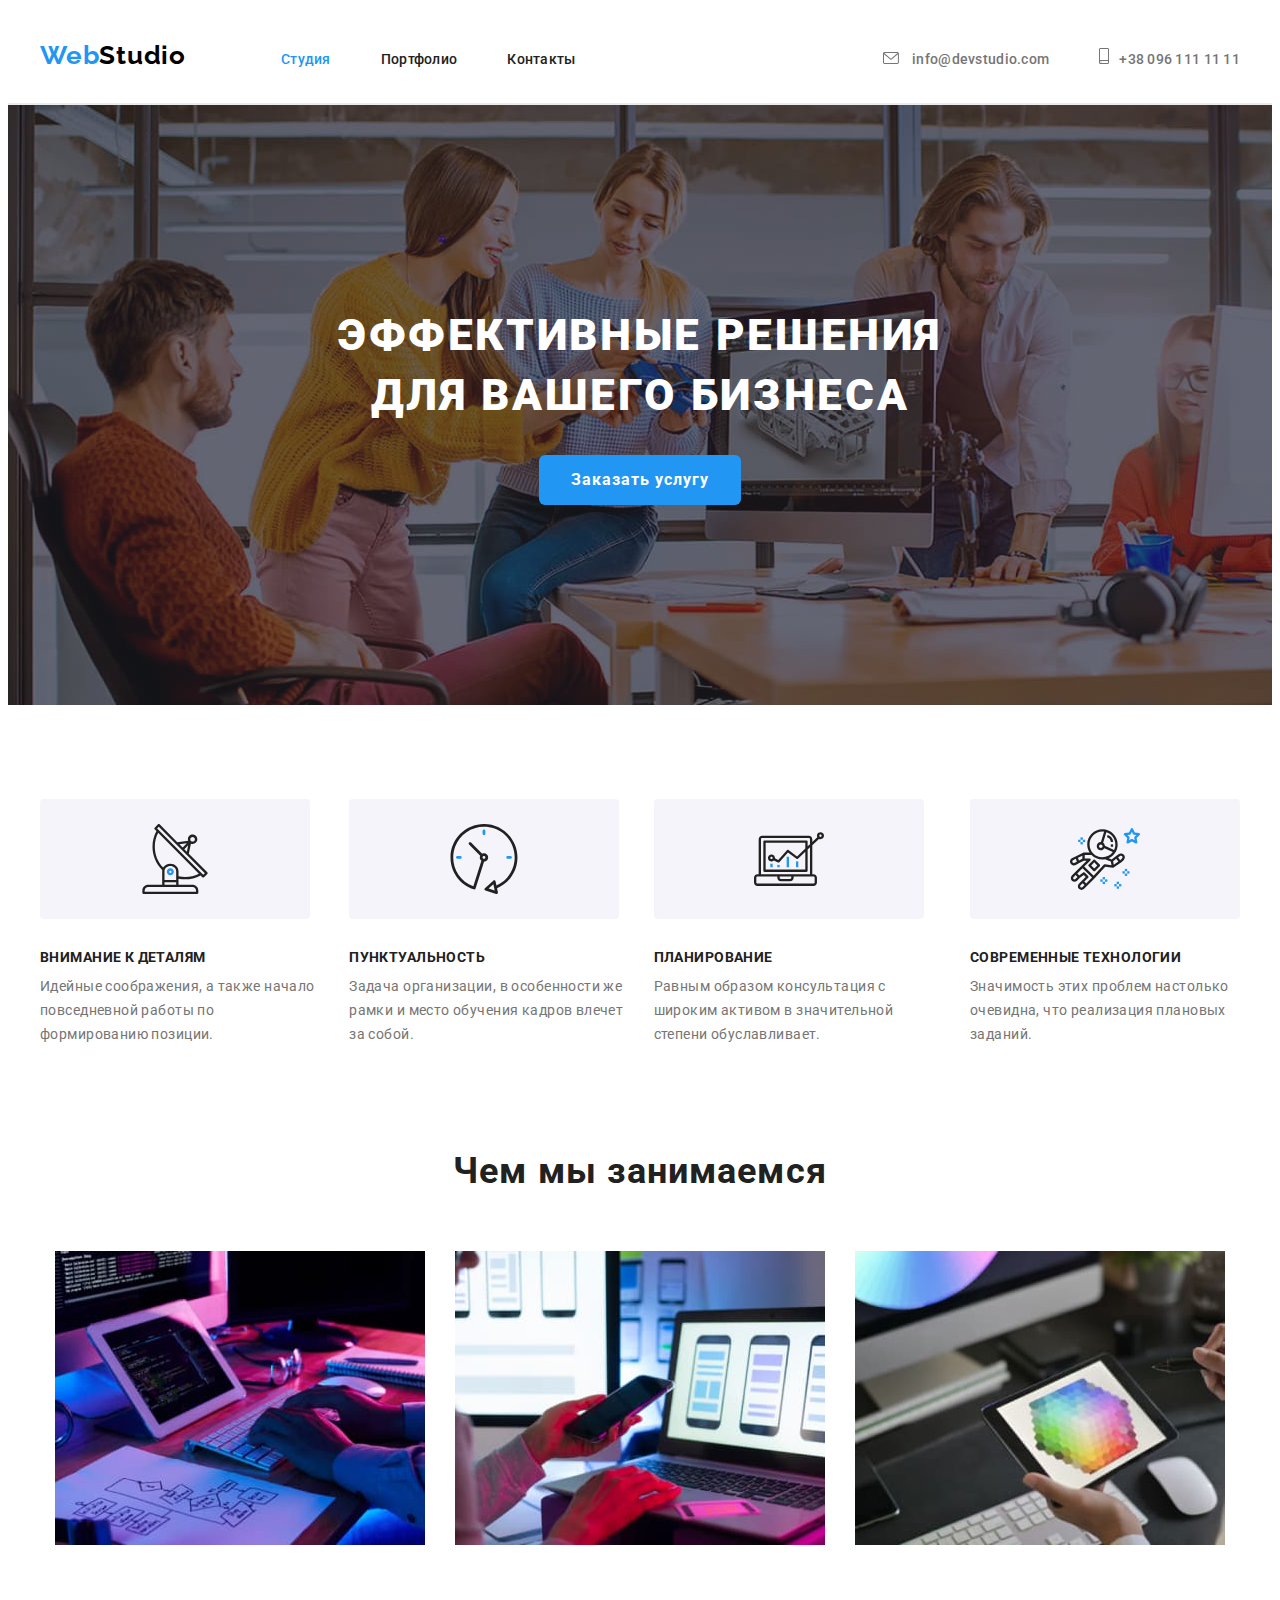
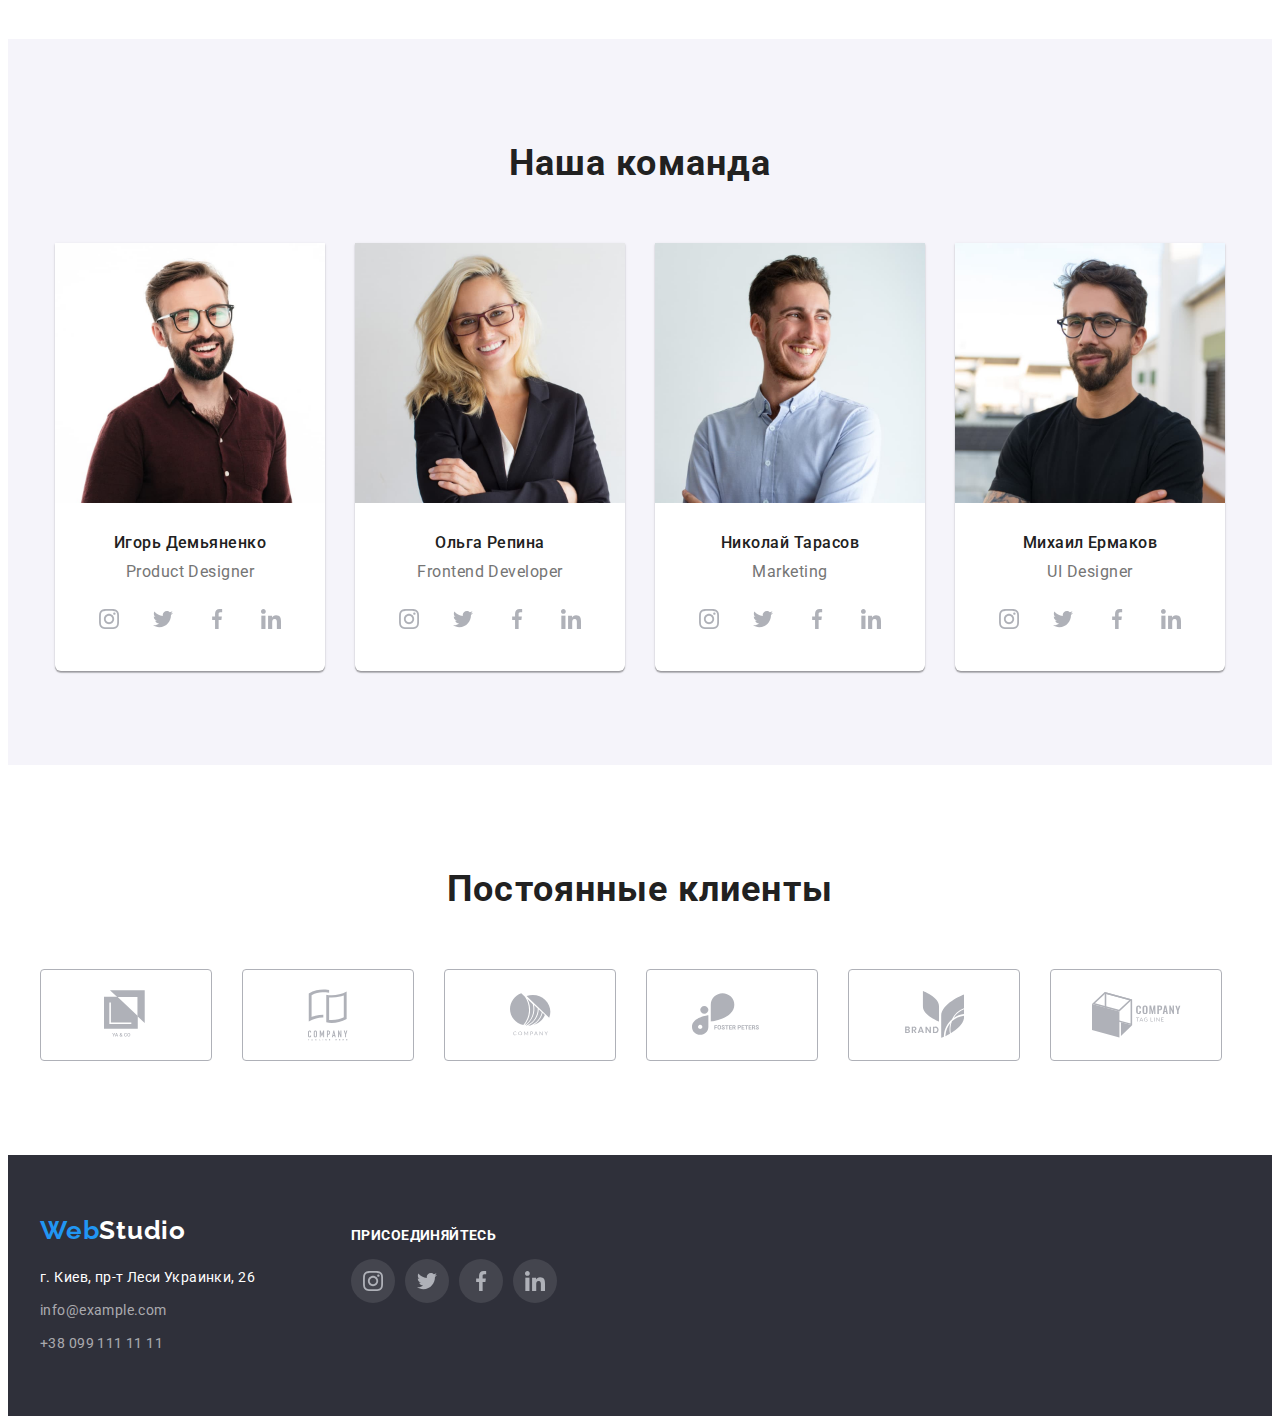
==== commit bfe4a9fd: "Исправляет, віравнивание в хедере, фитере, правит клиенты, тени на портфолио и кнопках" ====
--- a/index.html
+++ b/index.html
@@ -25,7 +25,7 @@
             </use></svg>
             <span>info@devstudio.com</span></a></li>
         <li class="nav-list-item"><a href="tel:+380961111111" class="nav-tel">
-            <svg class="nav-list-icon" width="10" height="12"><use href="./images/sprite.svg#icon-smartphone">
+            <svg class="nav-list-icon" width="10" height="16"><use href="./images/sprite.svg#icon-smartphone">
         </use></svg><span class="telephone">+38 096 111 11 11</span></a></li>
     </ul></div>
         </header>  
--- a/css/styles.css
+++ b/css/styles.css
@@ -54,13 +54,15 @@
 .navigation,
 .nav-list {
   display: flex;
-  align-items: center;
+  align-items: baseline;
 }
 .nav-list-item:not(:last-child) {
   margin-right: 50px;
 }
+.header-section {
+  border-bottom: 2px solid #ececec;
+}
 .header {
-  border-bottom: 2px solid #ececec;
   padding-top: 32px;
   padding-bottom: 32px;
 }
@@ -72,6 +74,7 @@
   display: block;
   width: max-content;
   height: max-content;
+  align-items: baseline;
 }
 .current,
 .logo-text,
@@ -250,6 +253,8 @@
   border-bottom-left-radius: 6px;
   border-bottom-right-radius: 6px;
   padding-bottom: 30px;
+  box-shadow: 0px 1px 3px rgba(0, 0, 0, 0.12), 0px 1px 1px rgba(0, 0, 0, 0.14),
+    0px 2px 1px rgba(0, 0, 0, 0.2);
 }
 
 .ourteam-list-item:not(:last-child) {
@@ -310,7 +315,6 @@
   height: 20px;
   fill: #afb1b8;
 }
-
 /*============= END OURTEAM SECTION========*/
 
 /*============= PARTNERS SECTION========*/
@@ -364,6 +368,7 @@
   width: max-content;
   height: max-content;
 }
+
 .contacts-list-item:not(:last-child) {
   margin-bottom: 9px;
 }
@@ -405,7 +410,7 @@
   font-family: Roboto;
   font-style: normal;
   font-weight: bold;
-  text-align: center;
+  text-align: left;
   font-size: 14px;
   line-height: 1.143;
   letter-spacing: 0.03em;
@@ -416,7 +421,14 @@
   margin-top: 12px;
   margin-left: 70px;
 }
-
+.footer .social-link {
+  background-color: rgba(255, 255, 255, 0.1);
+}
+
+.footer .social-link:hover,
+.footer .social-link:focus {
+  background-color: var(--accent-color);
+}
 /*============= END FOOTER========*/
 
 /*=======================================PORTFOLIO==========================*/
@@ -443,6 +455,11 @@
   margin-left: 30px;
   margin-top: 30px;
   flex-basis: calc(100% / 3 - 30px);
+}
+.portfolio-card:focus,
+.portfolio-card:hover {
+  box-shadow: 0px 1px 1px rgba(0, 0, 0, 0.12), 0px 4px 4px rgba(0, 0, 0, 0.06),
+    1px 4px 6px rgba(0, 0, 0, 0.16);
 }
 .portfolio-card-text {
   display: block;
@@ -477,6 +494,8 @@
   background: var(--accent-color);
   color: white;
   cursor: pointer;
+  box-shadow: 0px 2px 2px 0px rgba(0, 0, 0, 0.12),
+    0px 1px 2px 0px rgba(0, 0, 0, 0.08), 0px 3px 1px 0px rgba(0, 0, 0, 0.1);
 }
 
 .portfolio-card-title {
